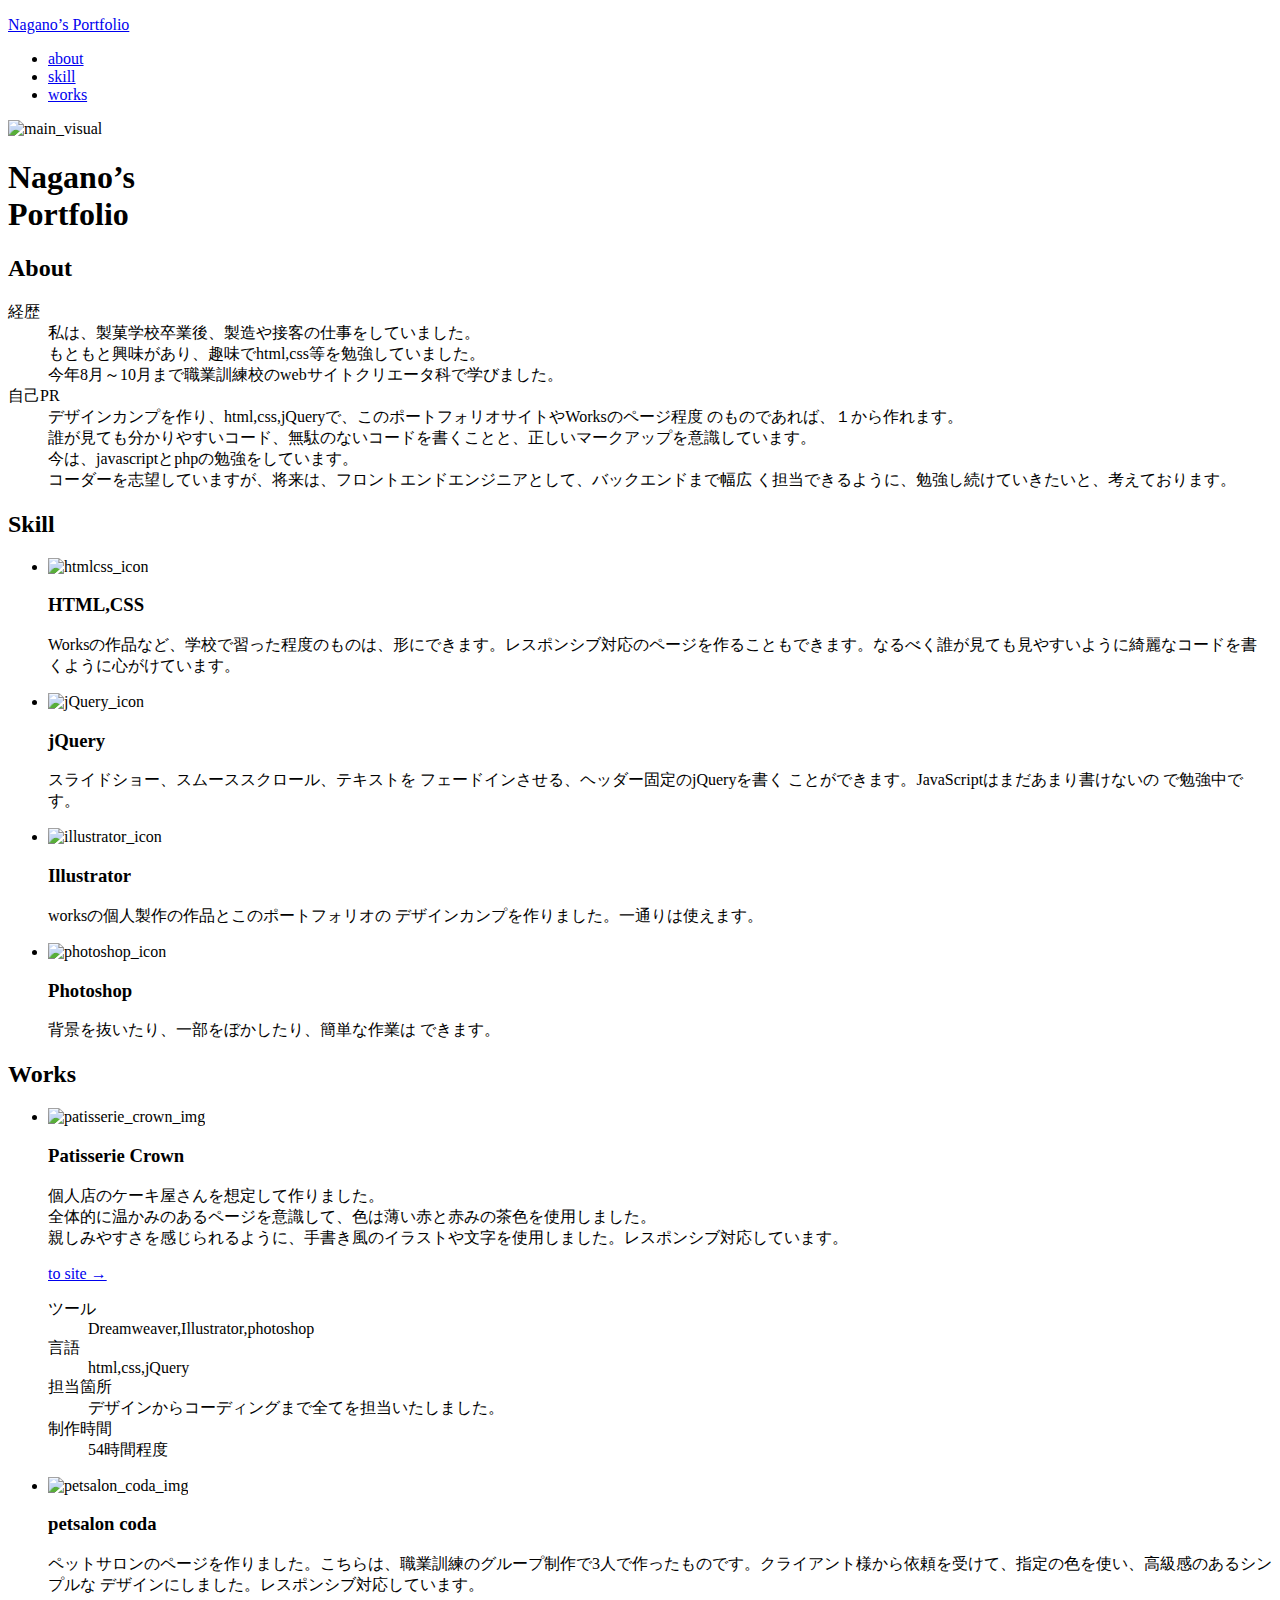
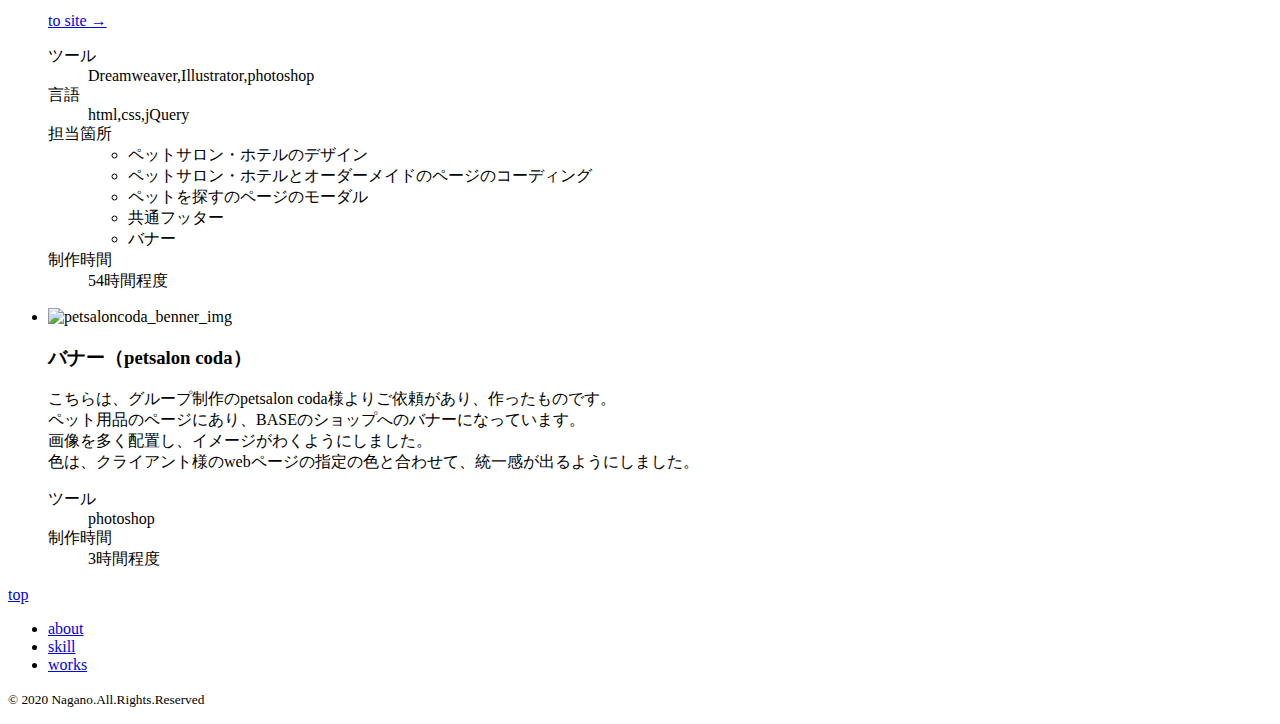
==== index.html @ 51d453c5 "Add files via upload" ====
<!doctype html>
<html lang="ja">
<head>
<meta charset="utf-8">
<meta name="viewport" content="width=device-width, initial-scale=1.0">
<title>nagano's portfolio</title>
<link href="assets/css/style.css" rel="stylesheet" type="text/css">
<script src="assets/js/jquery-3.5.1.min.js"></script> 
<script src="assets/js/script.js"></script>
	
</head>

<body>
<div id="wrap">
  <header>
    <p class="header_logo"><a href="#">Nagano’s Portfolio</a></p>
    <nav>
      <ul>
        <li><a href="#about">about</a></li>
        <li><a href="#skill">skill</a></li>
        <li><a href="#works">works</a></li>
      </ul>
    </nav>
  </header>
  <div class="main_visual">
    <p><img src="assets/images/main_visual.png" width="920" height="410" alt="main_visual"/></p>
    <div class="title">
      <h1>Nagano’s<br>
        <span>Portfolio</span></h1>
    </div>
  </div>
  <main>
    <section id="about">
      <h2>About</h2>
      <dl class="clearfix">
        <dt>経歴</dt>
        <dd>私は、製菓学校卒業後、製造や接客の仕事をしていました。<br>
          もともと興味があり、趣味でhtml,css等を勉強していました。<br>
          今年8月～10月まで職業訓練校のwebサイトクリエータ科で学びました。</dd>
        <dt>自己PR </dt>
        <dd>デザインカンプを作り、html,css,jQueryで、このポートフォリオサイトやWorksのページ程度
          のものであれば、１から作れます。<br>
          誰が見ても分かりやすいコード、無駄のないコードを書くことと、正しいマークアップを意識しています。<br>
          今は、javascriptとphpの勉強をしています。<br>
          コーダーを志望していますが、将来は、フロントエンドエンジニアとして、バックエンドまで幅広
          く担当できるように、勉強し続けていきたいと、考えております。</dd>
      </dl>
    </section>
    <section id="skill">
      <h2>Skill</h2>
      <ul>
        <li class="clearfix">
          <p class="skill_icon"><img src="assets/images/htmlcss_icon.png" width="110" height="83" alt="htmlcss_icon"/></p>
          <div class="section_text">
            <h3>HTML,CSS</h3>
            <div class="star_rate" data-rate="3"></div>
            <p class="desc">Worksの作品など、学校で習った程度のものは、形にできます。レスポンシブ対応のページを作ることもできます。なるべく誰が見ても見やすいように綺麗なコードを書くように心がけています。</p>
          </div>
        </li>
        <li class="clearfix">
          <p class="skill_icon"><img src="assets/images/jquery_icon.png" width="83" height="71" alt="jQuery_icon"/></p>
          <div class="section_text">
            <h3>jQuery</h3>
            <div class="star_rate" data-rate="3"></div>
            <p class="desc">スライドショー、スムーススクロール、テキストを
              フェードインさせる、ヘッダー固定のjQueryを書く
              ことができます。JavaScriptはまだあまり書けないの
              で勉強中です。</p>
          </div>
        </li>
        <li class="clearfix">
          <p class="skill_icon"><img src="assets/images/ai_icon.png" width="68" height="68" alt="illustrator_icon"/></p>
          <div class="section_text">
            <h3>Illustrator</h3>
            <div class="star_rate" data-rate="2.5"></div>
            <p class="desc">worksの個人製作の作品とこのポートフォリオの
              デザインカンプを作りました。一通りは使えます。</p>
          </div>
        </li>
        <li class="clearfix">
          <p class="skill_icon"><img src="assets/images/ps_icon.png" width="69" height="68" alt="photoshop_icon"/></p>
          <div class="section_text">
            <h3>Photoshop</h3>
            <div class="star_rate" data-rate="1.5"></div>
            <p class="desc">背景を抜いたり、一部をぼかしたり、簡単な作業は
              できます。</p>
          </div>
        </li>
      </ul>
    </section>
    <section id="works">
      <h2>Works</h2>
      <ul>
        <li>
          <p class="works_img"><img src="assets/images/crown_img.png" width="427" height="432" alt="patisserie_crown_img"/></p>
          <div class="section_text">
            <h3>Patisserie Crown</h3>
            <p class="desc">個人店のケーキ屋さんを想定して作りました。<br>
              全体的に温かみのあるページを意識して、色は薄い赤と赤みの茶色を使用しました。<br>
              親しみやすさを感じられるように、手書き風のイラストや文字を使用しました。レスポンシブ対応しています。</p>
            <p class="button"><a href="works/patisserie_crown/index.html">to site →</a></p>
            <dl>
              <dt>ツール</dt>
              <dd>Dreamweaver,Illustrator,photoshop
              <dd>
              <dt>言語</dt>
              <dd>html,css,jQuery</dd>
              <dt>担当箇所</dt>
              <dd>デザインからコーディングまで全てを担当いたしました。</dd>
              <dt>制作時間</dt>
              <dd>54時間程度</dd>
            </dl>
          </div>
        </li>
        <li>
          <p class="works_img"><img src="assets/images/coda_img.png" width="427" height="432" alt="petsalon_coda_img"/></p>
          <div class="section_text">
            <h3>petsalon coda</h3>
            <p class="desc">ペットサロンのページを作りました。こちらは、職業訓練のグループ制作で3人で作ったものです。クライアント様から依頼を受けて、指定の色を使い、高級感のあるシンプルな
              デザインにしました。レスポンシブ対応しています。</p>
            <p class="button"><a href="works/petsalon_coda/index.html">to site →</a></p>
            <dl>
              <dt>ツール</dt>
              <dd>Dreamweaver,Illustrator,photoshop
              <dd>
              <dt>言語</dt>
              <dd>html,css,jQuery</dd>
              <dt>担当箇所</dt>
              <dd>
                <ul>
                  <li>ペットサロン・ホテルのデザイン</li>
                  <li>ペットサロン・ホテルとオーダーメイドのページのコーディング</li>
                  <li>ペットを探すのページのモーダル</li>
                  <li>共通フッター</li>
                  <li>バナー</li>
                </ul>
              </dd>
              <dt>制作時間</dt>
              <dd>54時間程度</dd>
            </dl>
          </div>
        </li>
        <li>
          <p class="works_img"><img src="assets/images/banner_img.png" width="414" height="52" alt="petsaloncoda_benner_img"/></p>
          <div class="section_text">
            <h3>バナー（petsalon coda）</h3>
            <p class="desc"> こちらは、グループ制作のpetsalon coda様よりご依頼があり、作ったものです。<br>
              ペット用品のページにあり、BASEのショップへのバナーになっています。<br>
              画像を多く配置し、イメージがわくようにしました。<br>
              色は、クライアント様のwebページの指定の色と合わせて、統一感が出るようにしました。</p>
            <dl>
              <dt>ツール</dt>
              <dd>photoshop
              <dd>
              <dt>制作時間</dt>
              <dd>3時間程度</dd>
            </dl>
          </div>
        </li>
      </ul>
    </section>
    <p class="totop"><a href="#">top</a></p>
  </main>
  <footer>
    <ul>
      <li><a href="#about">about</a></li>
      <li><a href="#skill">skill</a></li>
      <li><a href="#works">works</a></li>
    </ul>
    <p class="copy"><small>&copy; 2020 Nagano.All.Rights.Reserved</small></p>
  </footer>
</div>
</body>
</html>
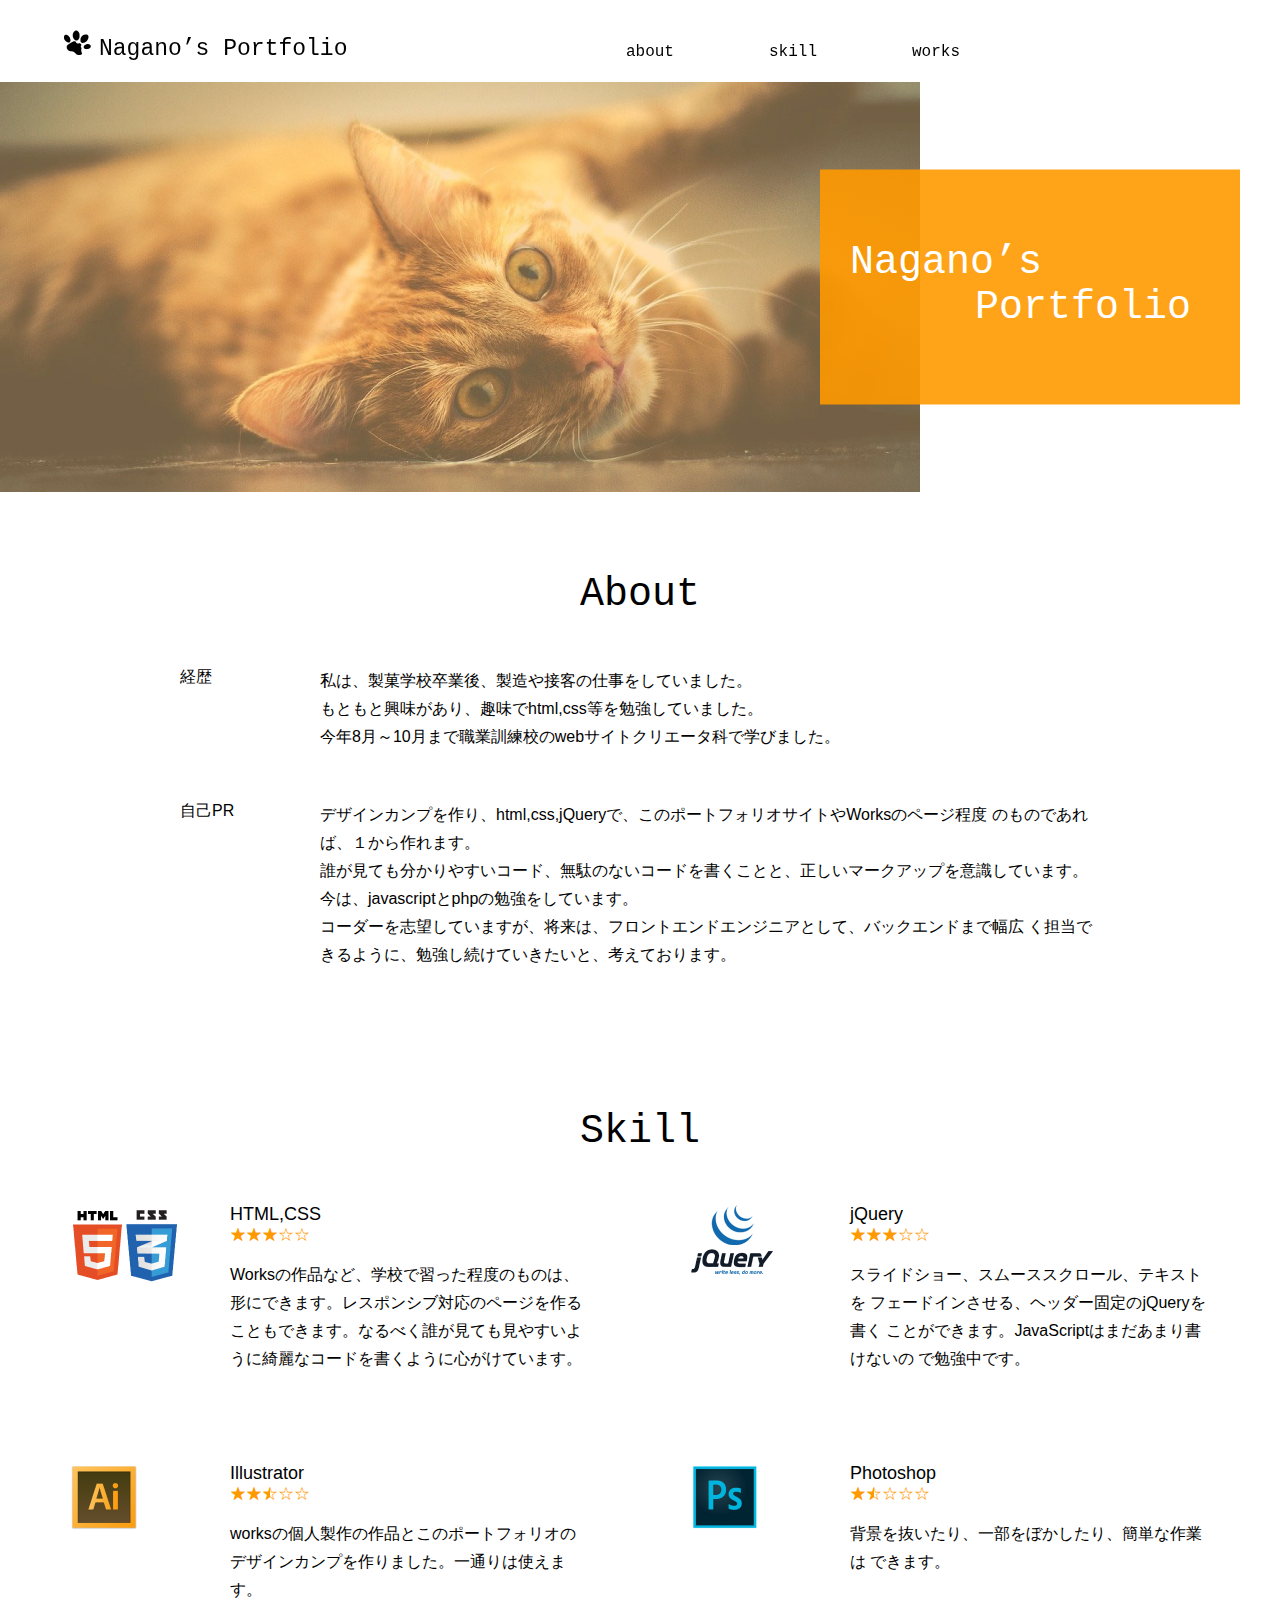
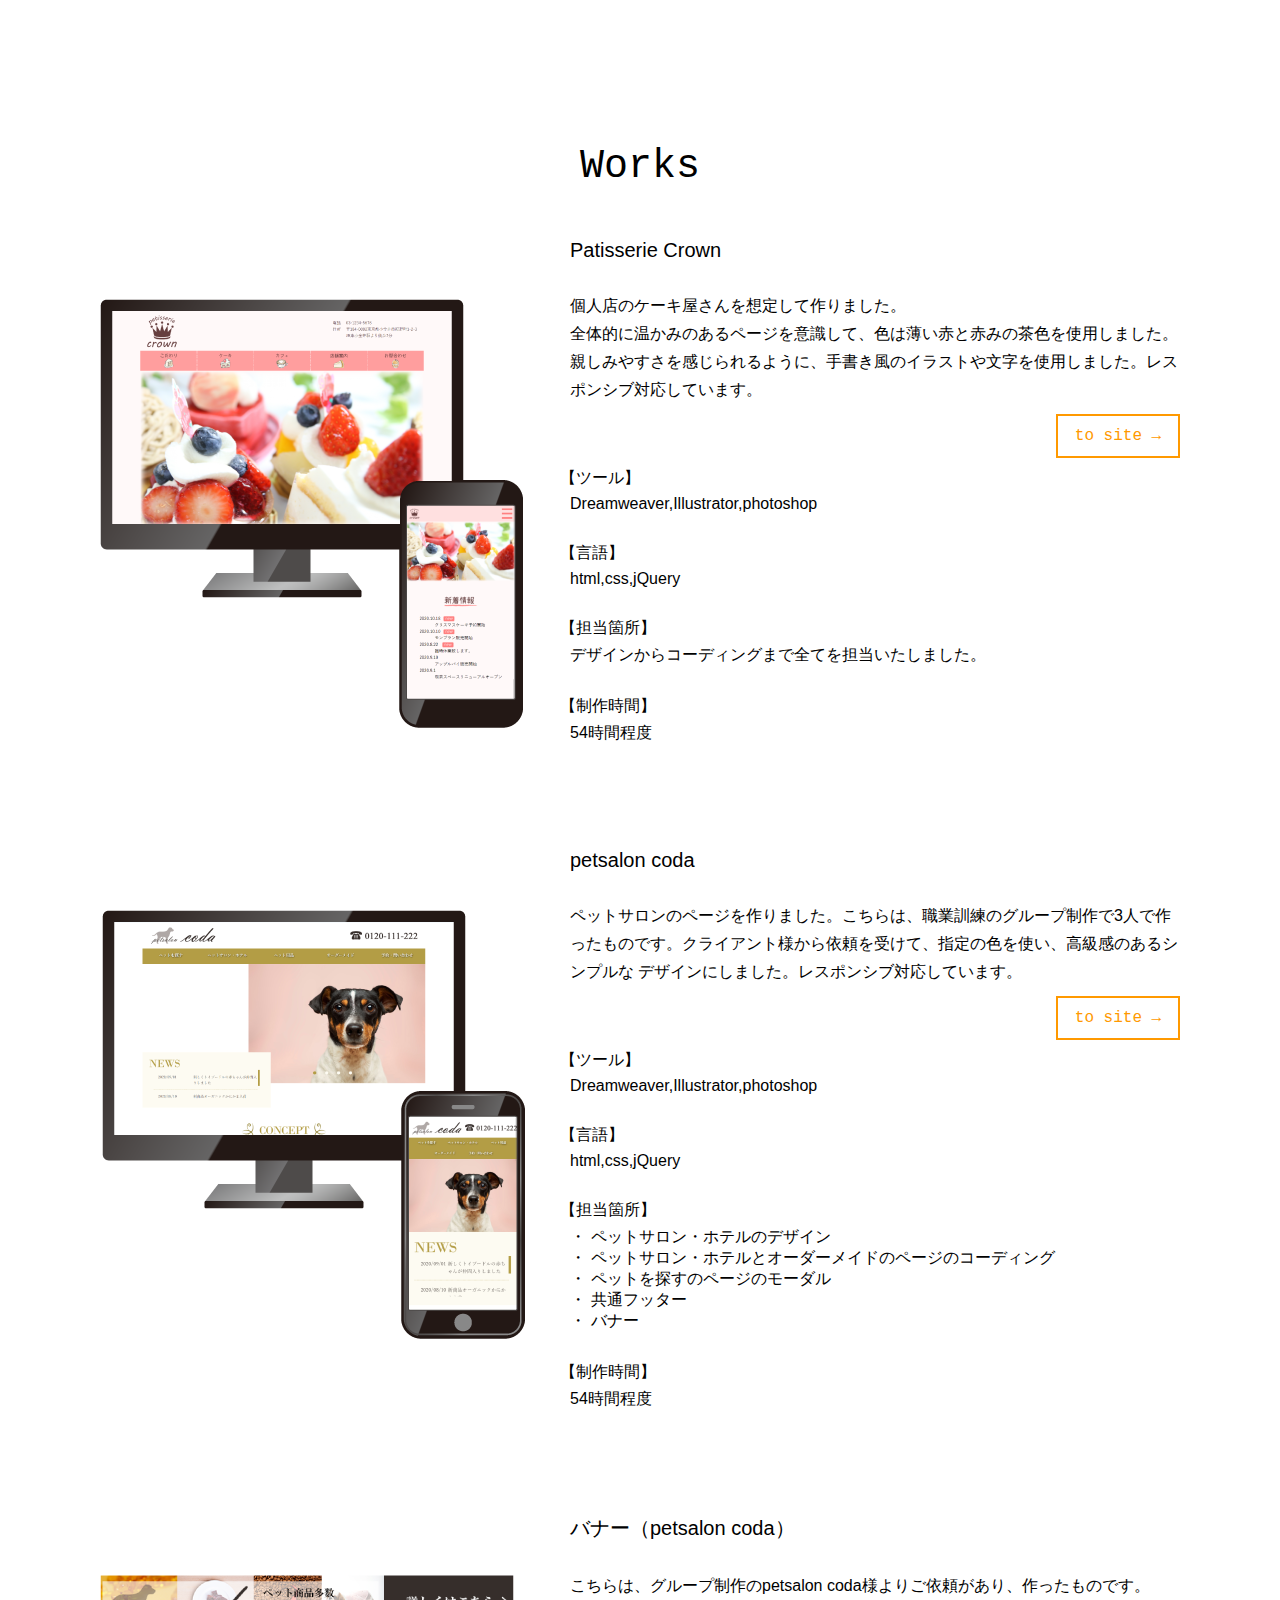
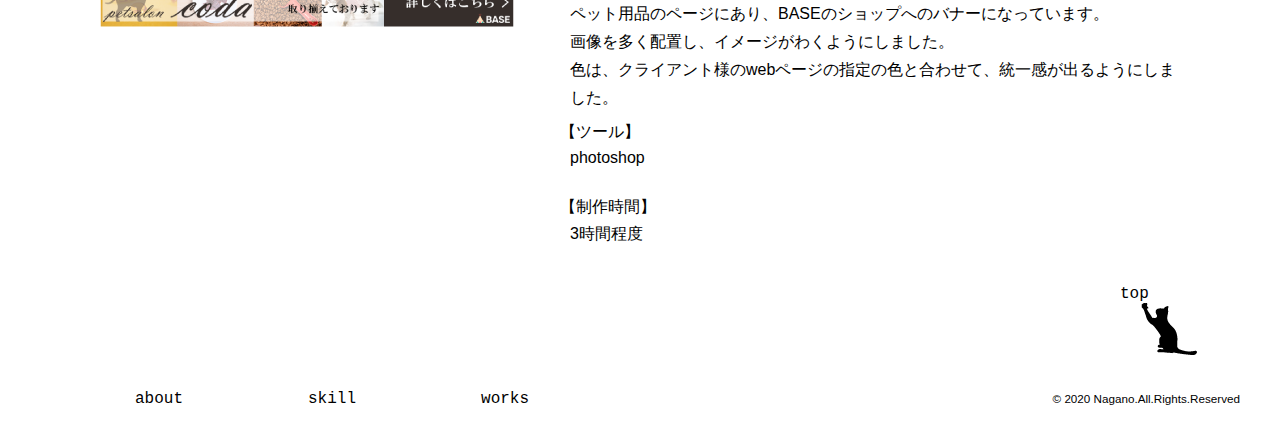
==== commit e0400e00: "Add files via upload" ====
--- a/index.html
+++ b/index.html
@@ -5,6 +5,7 @@
 <meta name="viewport" content="width=device-width, initial-scale=1.0">
 <title>nagano's portfolio</title>
 <link href="assets/css/style.css" rel="stylesheet" type="text/css">
+	<link rel="icon" href="favicon.ico">
 <script src="assets/js/jquery-3.5.1.min.js"></script> 
 <script src="assets/js/script.js"></script>
 	
--- a/assets/css/style.css
+++ b/assets/css/style.css
@@ -0,0 +1,438 @@
+@charset "utf-8";
+/* CSS Document */
+body, h1, h2, h3, ul, li, dl, dt, dd, p {
+  margin: 0;
+  padding: 0;
+  list-style: none;
+}
+img {
+  vertical-align: bottom;
+}
+body {
+  font-family: "Yu Gothic Medium", "游ゴシック Medium", "YuGothic", "游ゴシック体", "ヒラギノ角ゴ Pro W3", "メイリオ", sans-serif;
+  font-size: 16px;
+}
+a {
+  text-decoration: none;
+  color: #000;
+}
+#wrap {
+  width: 1280px;
+  margin: 0 auto;
+}
+.clearfix::after {
+  content: "";
+  display: block;
+  clear: both;
+}
+header {
+  font-family: 'Courier New', "Courier", 'monospace', sans-serif;
+  display: flex;
+  justify-content: space-between;
+  padding-top: 30px;
+  padding-bottom: 20px;
+  padding-right: 25vw;
+  padding-left: 5vw;
+  position: fixed;
+  top: 0;
+  left: 50%;
+  transform: translateX(-50%);
+  width: 100vw;
+  box-sizing: border-box;
+  background-color: rgba(255, 255, 255, .8);
+  z-index: 3;
+}
+.header_logo {
+  font-size: 23px;
+}
+.header_logo::before {
+  content: url("../images/header_logo.png");
+  padding-right: 8px;
+}
+header ul {
+  display: flex;
+  padding-top: 13px;
+}
+header ul li {
+  padding-left: 95px;
+}
+header ul li a {
+  display: inline-block;
+  position: relative;
+}
+header ul li a::after {
+  content: "";
+  height: 1px;
+  width: 0;
+  position: absolute;
+  left: 0;
+  bottom: -3px;
+  background-color: #ff9900;
+  display: block;
+  transition: all .3s;
+}
+header ul li a:hover::after {
+  width: 100%;
+}
+.main_visual {
+  position: relative;
+  margin-bottom: 80px;
+  margin-top: 82.2px;
+}
+.main_visual .title {
+  width: 420px;
+  height: 235px;
+  background-color: rgba(255, 153, 0, .9);
+  position: absolute;
+  top: 50%;
+  right: 40px;
+  transform: translateY(-50%);
+  box-sizing: border-box;
+  padding-top: 70px;
+  padding-left: 30px;
+}
+.main_visual h1 {
+  font-size: 40px;
+  font-family: 'Courier New', "Courier", 'monospace', sans-serif;
+  color: #fff;
+  font-weight: normal;
+}
+.main_visual h1 span {
+  padding-left: 125px;
+}
+/*ここからmain*/
+/*共通スタイル*/
+main h2 {
+  font-size: 40px;
+  font-family: 'Courier New', "Courier", 'monospace', sans-serif;
+  font-weight: normal;
+  text-align: center;
+  margin-bottom: 50px;
+}
+/*aboutセクション*/
+#about {
+  padding-right: 180px;
+  padding-left: 180px;
+  margin-bottom: 140px;
+}
+#about dt {
+  float: left;
+  clear: left;
+  width: 140px;
+}
+#about dd {
+  padding-left: 140px;
+  line-height: 28px;
+}
+#about dd:first-of-type {
+  margin-bottom: 50px;
+}
+/*skillセクション*/
+#skill {
+  padding-right: 70px;
+  padding-left: 70px;
+  margin-bottom: 50px;
+}
+#skill ul {
+  display: flex;
+  flex-wrap: wrap;
+  justify-content: space-between;
+}
+#skill li {
+  width: 520px;
+  padding-bottom: 90px;
+}
+#skill .skill_icon {
+  float: left;
+  width: 160px;
+}
+.star_rate {
+  display: inline-block;
+  position: relative;
+  z-index: 0;
+  margin-bottom: 15px;
+}
+.star_rate::before {
+  content: '☆☆☆☆☆';
+  color: rgba(255, 153, 0);
+}
+.star_rate::after {
+  content: "★★★★★";
+  color: rgba(255, 153, 0);
+  position: absolute;
+  top: 0;
+  left: 0;
+  z-index: 1;
+  overflow: hidden;
+}
+.star_rate[data-rate="5"]::after {
+  width: 100%;
+}
+.star_rate[data-rate="4.5"]::after {
+  width: 90%;
+}
+.star_rate[data-rate="4"]::after {
+  width: 80%;
+}
+.star_rate[data-rate="3.5"]::after {
+  width: 70%;
+}
+.star_rate[data-rate="3"]::after {
+  width: 60%;
+}
+.star_rate[data-rate="2.5"]::after {
+  width: 50%;
+}
+.star_rate[data-rate="2"]::after {
+  width: 40%;
+}
+.star_rate[data-rate="1.5"]::after {
+  width: 30%;
+}
+.star_rate[data-rate="1"]::after {
+  width: 20%;
+}
+#skill .section_text {
+  padding-left: 160px;
+}
+#skill .desc {
+  line-height: 28px;
+}
+#skill h3 {
+  font-weight: normal;
+  font-size: 18px;
+}
+/*worksセクション*/
+#works {
+  padding-right: 100px;
+  padding-left: 100px;
+}
+#works > ul > li {
+  display: flex;
+  margin-bottom: 75px;
+}
+#works > ul ul li::before {
+  content: "・";
+  padding-right: 5px;
+}
+#works .works_img {
+  flex-shrink: 0;
+  width: 470px;
+  padding-top: 60px;
+}
+#works h3 {
+  font-size: 20px;
+  font-weight: normal;
+  margin-bottom: 30px;
+}
+#works .desc {
+  margin-bottom: 10px;
+  line-height: 28px;
+}
+#works .button a {
+  display: block;
+  width: 120px;
+  height: 40px;
+  border: 2px solid #ff9900;
+  font-family: 'Courier New', "Courier", 'monospace', sans-serif;
+  margin-left: 50px;
+  line-height: 40px;
+  text-align: center;
+  margin-left: auto;
+  margin-bottom: 10px;
+  color: #ff9900;
+  transition: all .7s;
+}
+#works .button a:hover {
+  background-color: #ff9900;
+  color: #fff;
+}
+#works dt::before {
+  content: "【";
+}
+#works dt::after {
+  content: "】";
+}
+#works dt {
+  margin-bottom: 6px;
+  margin-left: -10px;
+}
+#works dd {
+  margin-bottom: 30px;
+}
+#works > ul > li:last-child {
+  margin-bottom: 10px;
+}
+/*totop*/
+.totop {
+  height: 75px;
+  width: 80px;
+  margin-left: auto;
+  padding-right: 80px;
+}
+.totop a {
+  background-image: url("../images/totop_img.png");
+  background-repeat: no-repeat;
+  background-position: 21px 17px;
+  width: 100%;
+  height: 100%;
+  display: block;
+  font-family: 'Courier New', "Courier", 'monospace', sans-serif;
+  transition: all .3s;
+}
+.totop a:hover {
+  color: #ff9900;
+}
+footer {
+  display: flex;
+  padding-left: 135px;
+  padding-right: 40px;
+  padding-top: 30px;
+  padding-bottom: 30px;
+  justify-content: space-between;
+}
+footer ul {
+  font-family: 'Courier New', "Courier", 'monospace', sans-serif;
+  display: flex;
+}
+footer ul li {
+  padding-right: 125px;
+}
+footer ul li a {
+  transition: all .3s;
+}
+footer ul li a:hover {
+  color: #ff9900;
+}
+footer .copy {
+  font-size: 14px;
+}
+
+
+
+@media screen and (max-width:640px) {
+  img {
+    max-width: 100%;
+    height: auto;
+  }
+  #wrap {
+    width: auto;
+  }
+  body {
+    font-size: 14px;
+  }
+  header {
+    flex-direction: column;
+    padding: 0;
+  }
+  .header_logo {
+    font-size: 18px;
+    padding-left: 10px;
+    padding-top: 10px;
+    padding-bottom: 10px;
+    height: 50px;
+    box-sizing: border-box;
+  }
+  header ul {
+    padding-top: 0;
+  }
+  header ul li {
+    padding-left: 0;
+    width: calc(100vw/3);
+    text-align: center;
+    height: 40px;
+    line-height: 40px;
+    border: 1px solid #ccc;
+    box-sizing: border-box;
+  }
+  header ul li a {
+    width: 100%;
+    height: 100%;
+  }
+  header ul li a:hover::after {
+    width: 0;
+  }
+  main {
+    padding-right: 20px;
+    padding-left: 20px;
+  }
+  .main_visual {
+    margin-top: 90px;
+  }
+  .main_visual img {
+    width: 70vw;
+  }
+  .main_visual h1 {
+    font-size: 20px;
+  }
+  .main_visual h1 span {
+    padding-left: 0;
+  }
+  .main_visual .title {
+    padding: 0;
+    width: 40vw;
+    height: 75px;
+    top: 60%;
+    right: 0;
+    transform: translateY(0);
+    padding-left: 4vw;
+    padding-top: 10px;
+  }
+  main h2 {
+    font-size: 35px;
+    margin-bottom: 30px;
+  }
+  /*aboutセクション*/
+  #about {
+    padding: 0;
+  }
+  #about dt {
+    width: auto;
+    float: none;
+    padding-bottom: 10px;
+  }
+  #about dd {
+    padding-left: 0;
+  }
+  /*skillセクション*/
+  #skill {
+    padding: 0;
+  }
+  #skill li {
+    padding-bottom: 45px;
+  }
+  #skill .skill_icon {
+    float: none;
+    width: auto;
+  }
+  #skill .section_text {
+    padding: 0;
+  }
+	/*worksセクション*/
+  #works {
+    padding: 0;
+  }
+  #works .works_img {
+    width: auto;
+    padding-top: 0;
+  }
+  #works > ul > li {
+    flex-direction: column;
+  }
+	/*totop*/
+  .totop {
+    padding: 0;
+  }
+	/*footer*/
+  footer {
+    padding: 0;
+    flex-direction: column;
+    padding-left: 20px;
+  }
+  footer ul {
+    margin-bottom: 10px;
+  }
+  footer ul li {
+    padding-right: 30px;
+  }
+}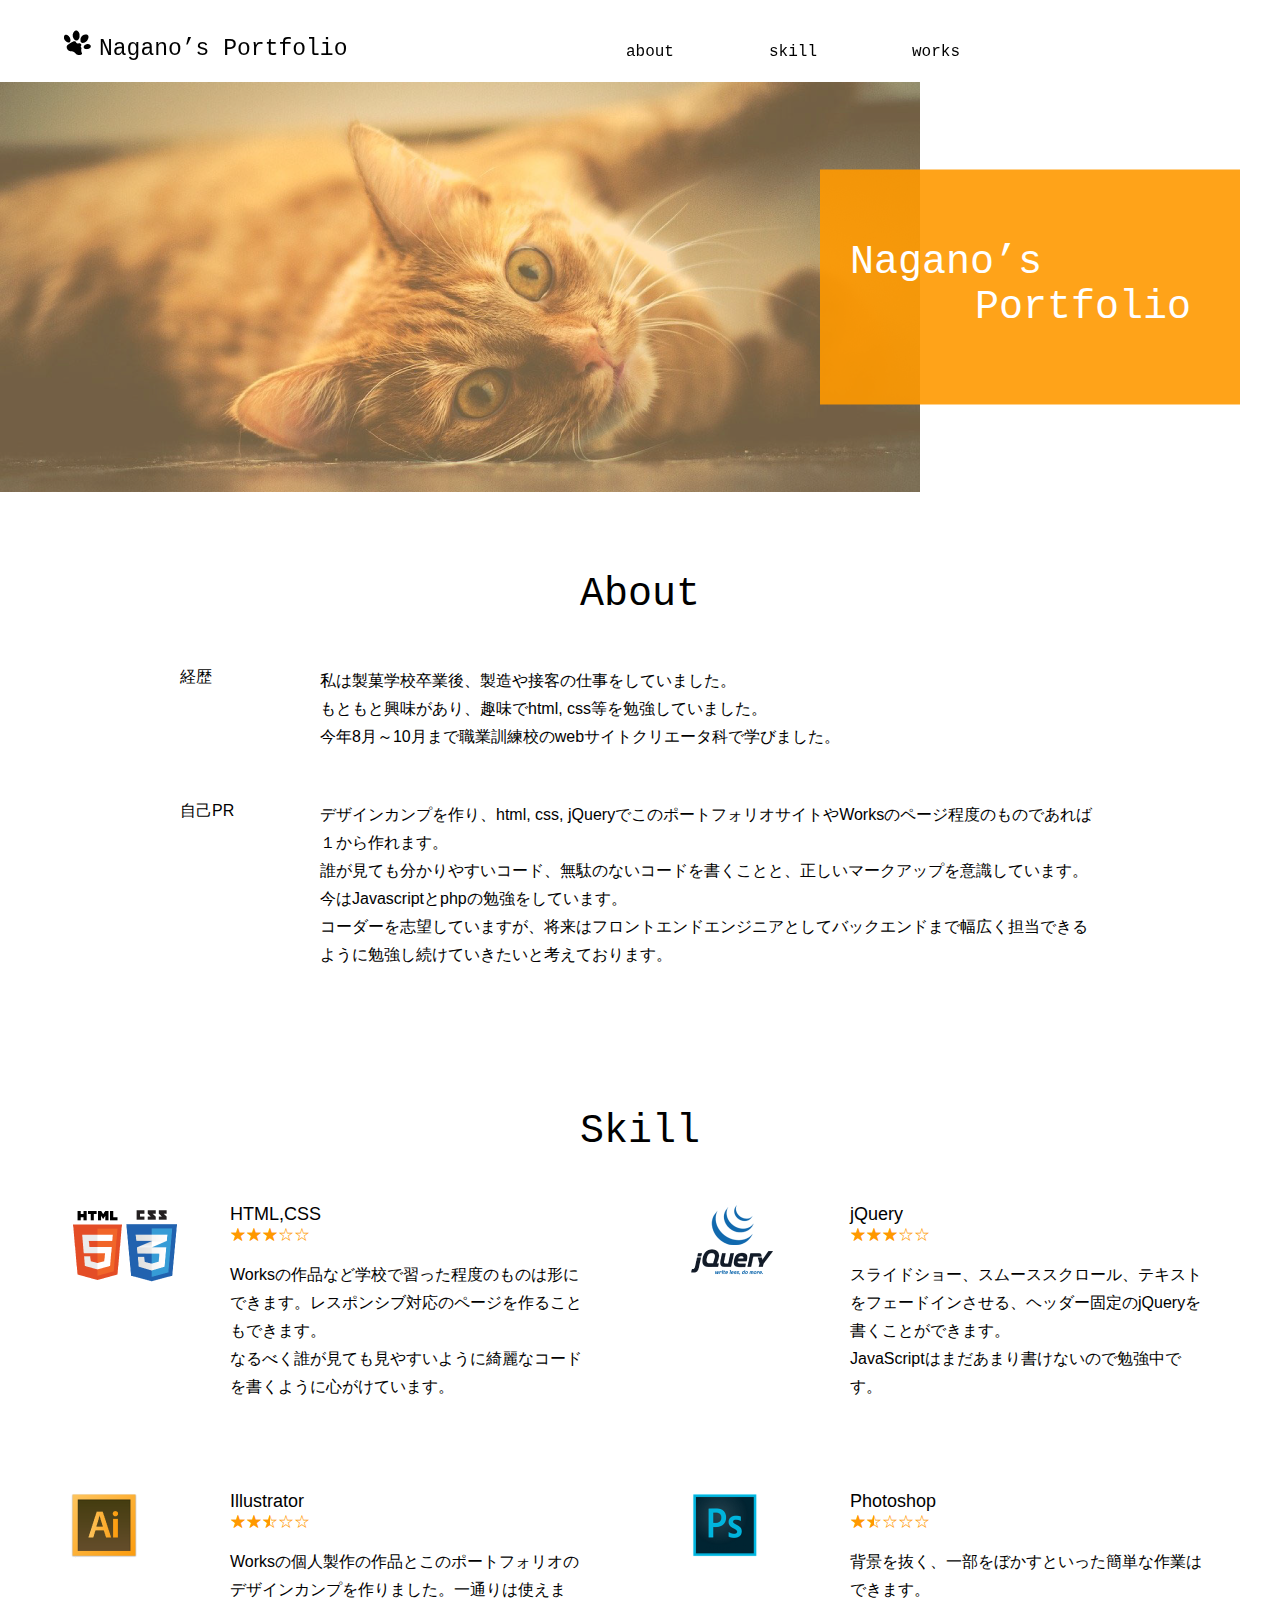
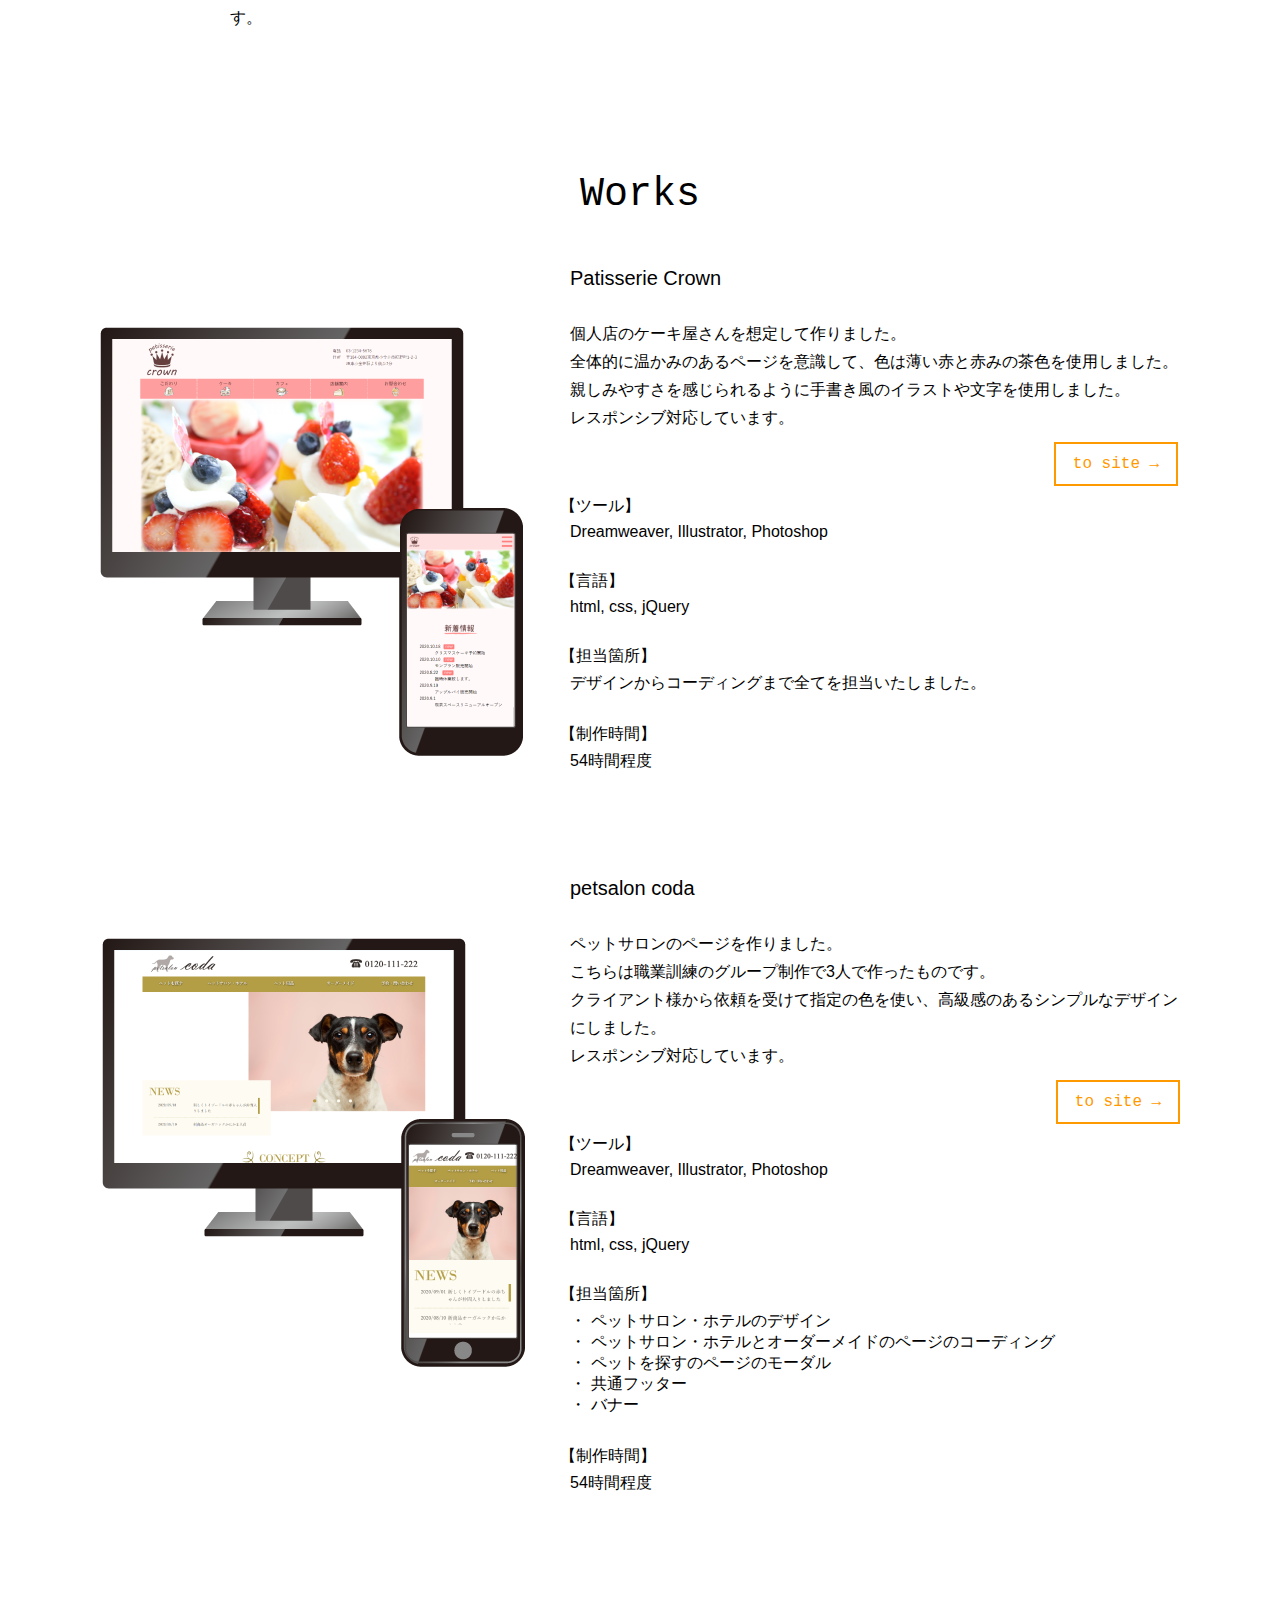
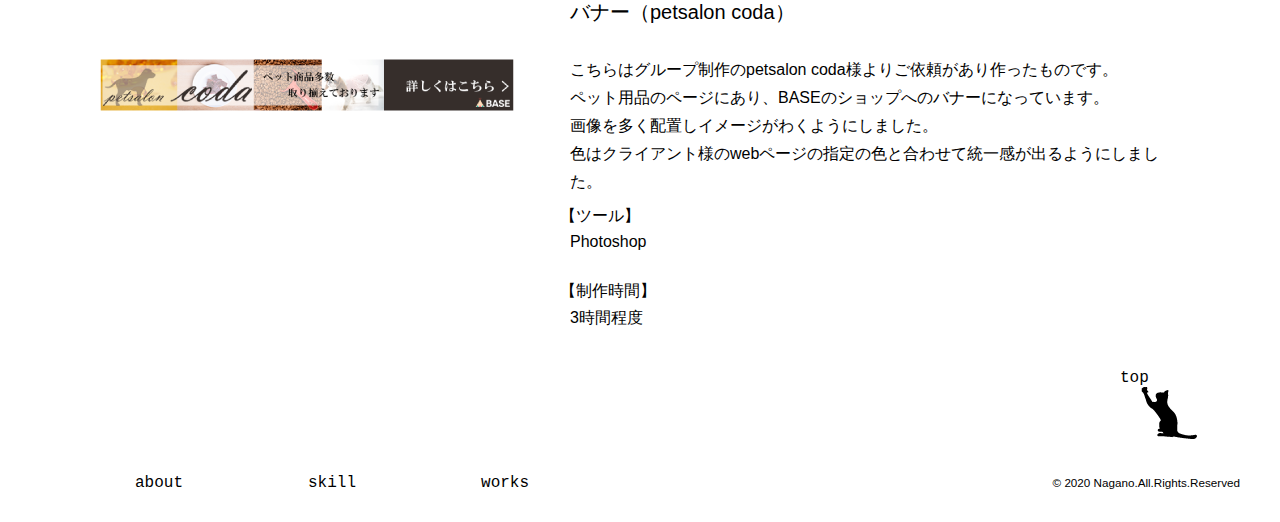
==== commit 6ac527e7: "Add files via upload" ====
--- a/index.html
+++ b/index.html
@@ -35,16 +35,14 @@
       <h2>About</h2>
       <dl class="clearfix">
         <dt>経歴</dt>
-        <dd>私は、製菓学校卒業後、製造や接客の仕事をしていました。<br>
-          もともと興味があり、趣味でhtml,css等を勉強していました。<br>
+        <dd>私は製菓学校卒業後、製造や接客の仕事をしていました。<br>
+          もともと興味があり、趣味でhtml, css等を勉強していました。<br>
           今年8月～10月まで職業訓練校のwebサイトクリエータ科で学びました。</dd>
         <dt>自己PR </dt>
-        <dd>デザインカンプを作り、html,css,jQueryで、このポートフォリオサイトやWorksのページ程度
-          のものであれば、１から作れます。<br>
+        <dd>デザインカンプを作り、html, css, jQueryでこのポートフォリオサイトやWorksのページ程度のものであれば１から作れます。<br>
           誰が見ても分かりやすいコード、無駄のないコードを書くことと、正しいマークアップを意識しています。<br>
-          今は、javascriptとphpの勉強をしています。<br>
-          コーダーを志望していますが、将来は、フロントエンドエンジニアとして、バックエンドまで幅広
-          く担当できるように、勉強し続けていきたいと、考えております。</dd>
+          今はJavascriptとphpの勉強をしています。<br>
+          コーダーを志望していますが、将来はフロントエンドエンジニアとしてバックエンドまで幅広く担当できるように勉強し続けていきたいと考えております。</dd>
       </dl>
     </section>
     <section id="skill">
@@ -55,7 +53,7 @@
           <div class="section_text">
             <h3>HTML,CSS</h3>
             <div class="star_rate" data-rate="3"></div>
-            <p class="desc">Worksの作品など、学校で習った程度のものは、形にできます。レスポンシブ対応のページを作ることもできます。なるべく誰が見ても見やすいように綺麗なコードを書くように心がけています。</p>
+            <p class="desc">Worksの作品など学校で習った程度のものは形にできます。レスポンシブ対応のページを作ることもできます。<br>なるべく誰が見ても見やすいように綺麗なコードを書くように心がけています。</p>
           </div>
         </li>
         <li class="clearfix">
@@ -63,10 +61,7 @@
           <div class="section_text">
             <h3>jQuery</h3>
             <div class="star_rate" data-rate="3"></div>
-            <p class="desc">スライドショー、スムーススクロール、テキストを
-              フェードインさせる、ヘッダー固定のjQueryを書く
-              ことができます。JavaScriptはまだあまり書けないの
-              で勉強中です。</p>
+            <p class="desc">スライドショー、スムーススクロール、テキストをフェードインさせる、ヘッダー固定のjQueryを書くことができます。<br>JavaScriptはまだあまり書けないので勉強中です。</p>
           </div>
         </li>
         <li class="clearfix">
@@ -74,8 +69,7 @@
           <div class="section_text">
             <h3>Illustrator</h3>
             <div class="star_rate" data-rate="2.5"></div>
-            <p class="desc">worksの個人製作の作品とこのポートフォリオの
-              デザインカンプを作りました。一通りは使えます。</p>
+            <p class="desc">Worksの個人製作の作品とこのポートフォリオのデザインカンプを作りました。一通りは使えます。</p>
           </div>
         </li>
         <li class="clearfix">
@@ -83,8 +77,7 @@
           <div class="section_text">
             <h3>Photoshop</h3>
             <div class="star_rate" data-rate="1.5"></div>
-            <p class="desc">背景を抜いたり、一部をぼかしたり、簡単な作業は
-              できます。</p>
+            <p class="desc">背景を抜く、一部をぼかすといった簡単な作業はできます。</p>
           </div>
         </li>
       </ul>
@@ -98,14 +91,14 @@
             <h3>Patisserie Crown</h3>
             <p class="desc">個人店のケーキ屋さんを想定して作りました。<br>
               全体的に温かみのあるページを意識して、色は薄い赤と赤みの茶色を使用しました。<br>
-              親しみやすさを感じられるように、手書き風のイラストや文字を使用しました。レスポンシブ対応しています。</p>
+              親しみやすさを感じられるように手書き風のイラストや文字を使用しました。<br>レスポンシブ対応しています。</p>
             <p class="button"><a href="works/patisserie_crown/index.html">to site →</a></p>
             <dl>
               <dt>ツール</dt>
-              <dd>Dreamweaver,Illustrator,photoshop
+              <dd>Dreamweaver, Illustrator, Photoshop
               <dd>
               <dt>言語</dt>
-              <dd>html,css,jQuery</dd>
+              <dd>html, css, jQuery</dd>
               <dt>担当箇所</dt>
               <dd>デザインからコーディングまで全てを担当いたしました。</dd>
               <dt>制作時間</dt>
@@ -117,15 +110,14 @@
           <p class="works_img"><img src="assets/images/coda_img.png" width="427" height="432" alt="petsalon_coda_img"/></p>
           <div class="section_text">
             <h3>petsalon coda</h3>
-            <p class="desc">ペットサロンのページを作りました。こちらは、職業訓練のグループ制作で3人で作ったものです。クライアント様から依頼を受けて、指定の色を使い、高級感のあるシンプルな
-              デザインにしました。レスポンシブ対応しています。</p>
+            <p class="desc">ペットサロンのページを作りました。<br>こちらは職業訓練のグループ制作で3人で作ったものです。<br>クライアント様から依頼を受けて指定の色を使い、高級感のあるシンプルなデザインにしました。<br>レスポンシブ対応しています。</p>
             <p class="button"><a href="works/petsalon_coda/index.html">to site →</a></p>
             <dl>
               <dt>ツール</dt>
-              <dd>Dreamweaver,Illustrator,photoshop
+              <dd>Dreamweaver, Illustrator, Photoshop
               <dd>
               <dt>言語</dt>
-              <dd>html,css,jQuery</dd>
+              <dd>html, css, jQuery</dd>
               <dt>担当箇所</dt>
               <dd>
                 <ul>
@@ -145,13 +137,13 @@
           <p class="works_img"><img src="assets/images/banner_img.png" width="414" height="52" alt="petsaloncoda_benner_img"/></p>
           <div class="section_text">
             <h3>バナー（petsalon coda）</h3>
-            <p class="desc"> こちらは、グループ制作のpetsalon coda様よりご依頼があり、作ったものです。<br>
+            <p class="desc"> こちらはグループ制作のpetsalon coda様よりご依頼があり作ったものです。<br>
               ペット用品のページにあり、BASEのショップへのバナーになっています。<br>
-              画像を多く配置し、イメージがわくようにしました。<br>
-              色は、クライアント様のwebページの指定の色と合わせて、統一感が出るようにしました。</p>
+              画像を多く配置しイメージがわくようにしました。<br>
+              色はクライアント様のwebページの指定の色と合わせて統一感が出るようにしました。</p>
             <dl>
               <dt>ツール</dt>
-              <dd>photoshop
+              <dd>Photoshop
               <dd>
               <dt>制作時間</dt>
               <dd>3時間程度</dd>
--- a/assets/css/style.css
+++ b/assets/css/style.css
@@ -62,7 +62,7 @@
 }
 header ul li a::after {
   content: "";
-  height: 1px;
+  height: .5px;
   width: 0;
   position: absolute;
   left: 0;
@@ -435,4 +435,4 @@
   footer ul li {
     padding-right: 30px;
   }
-}+}
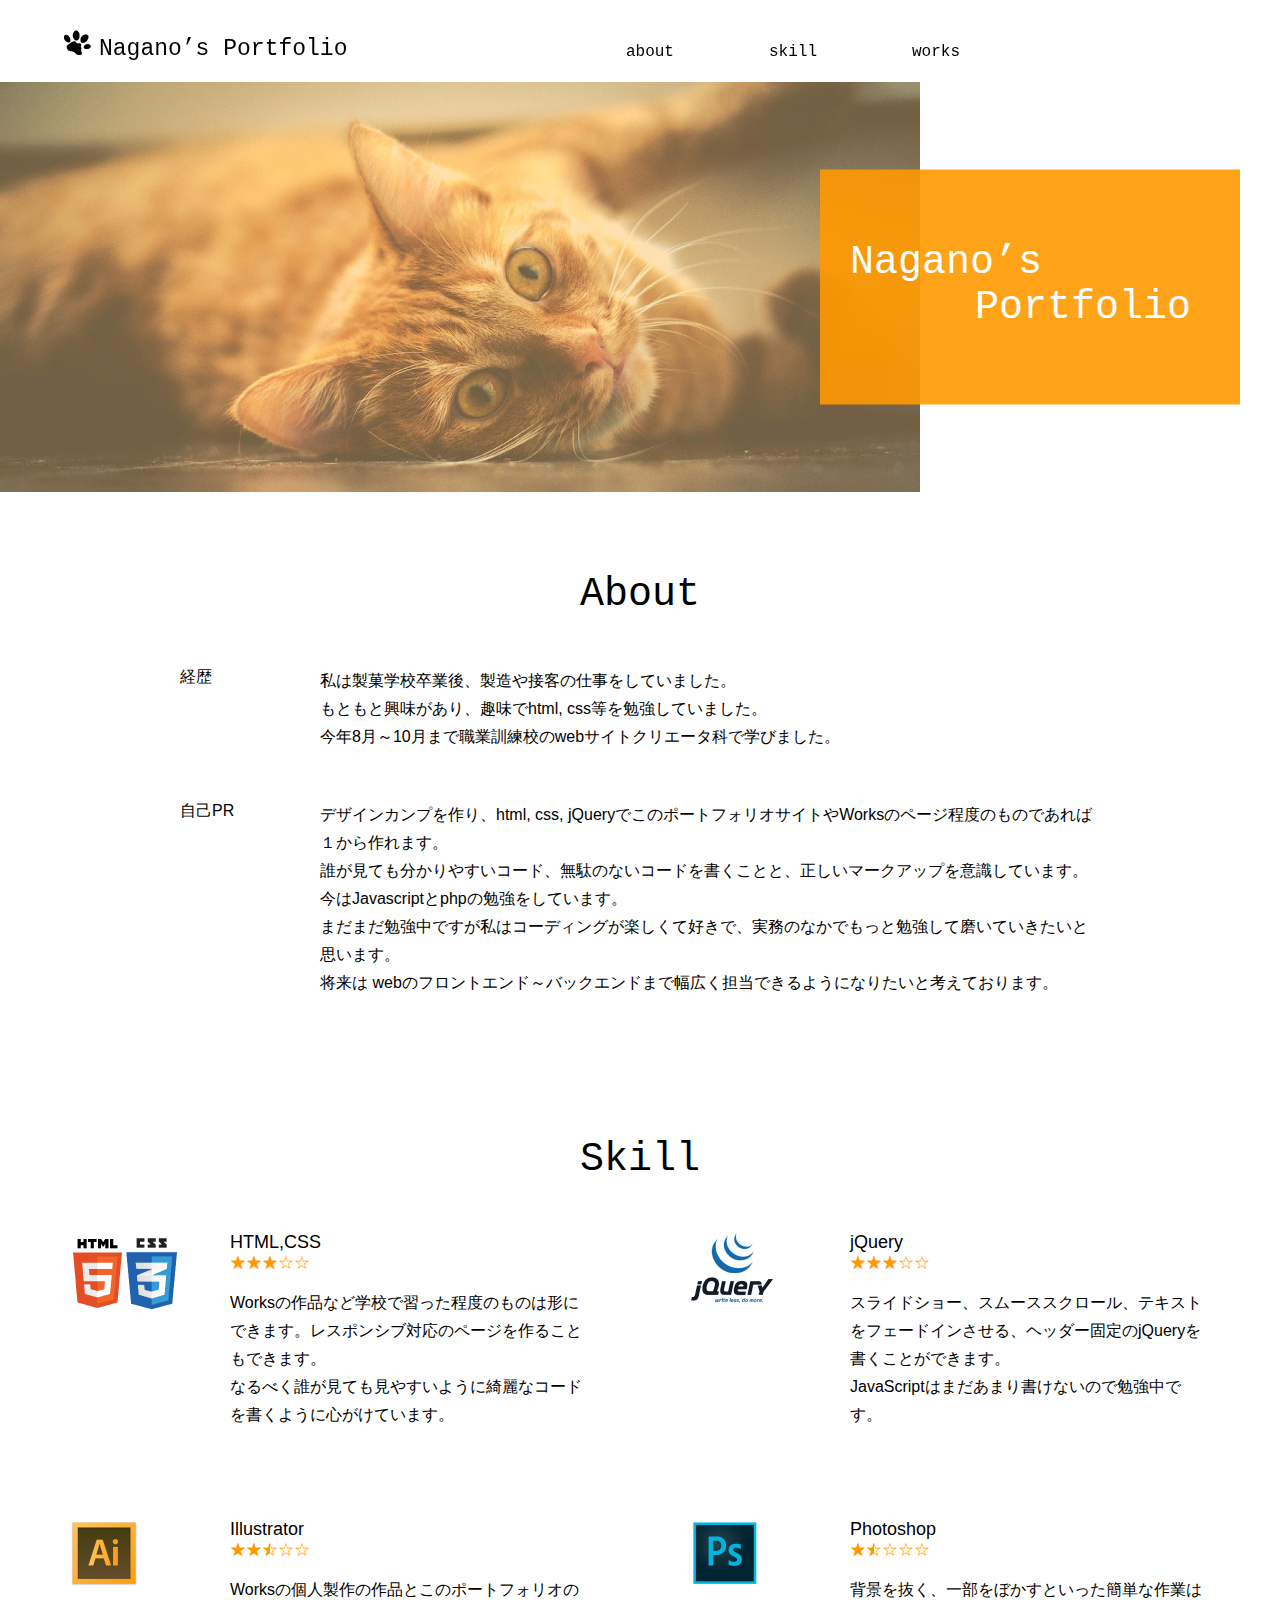
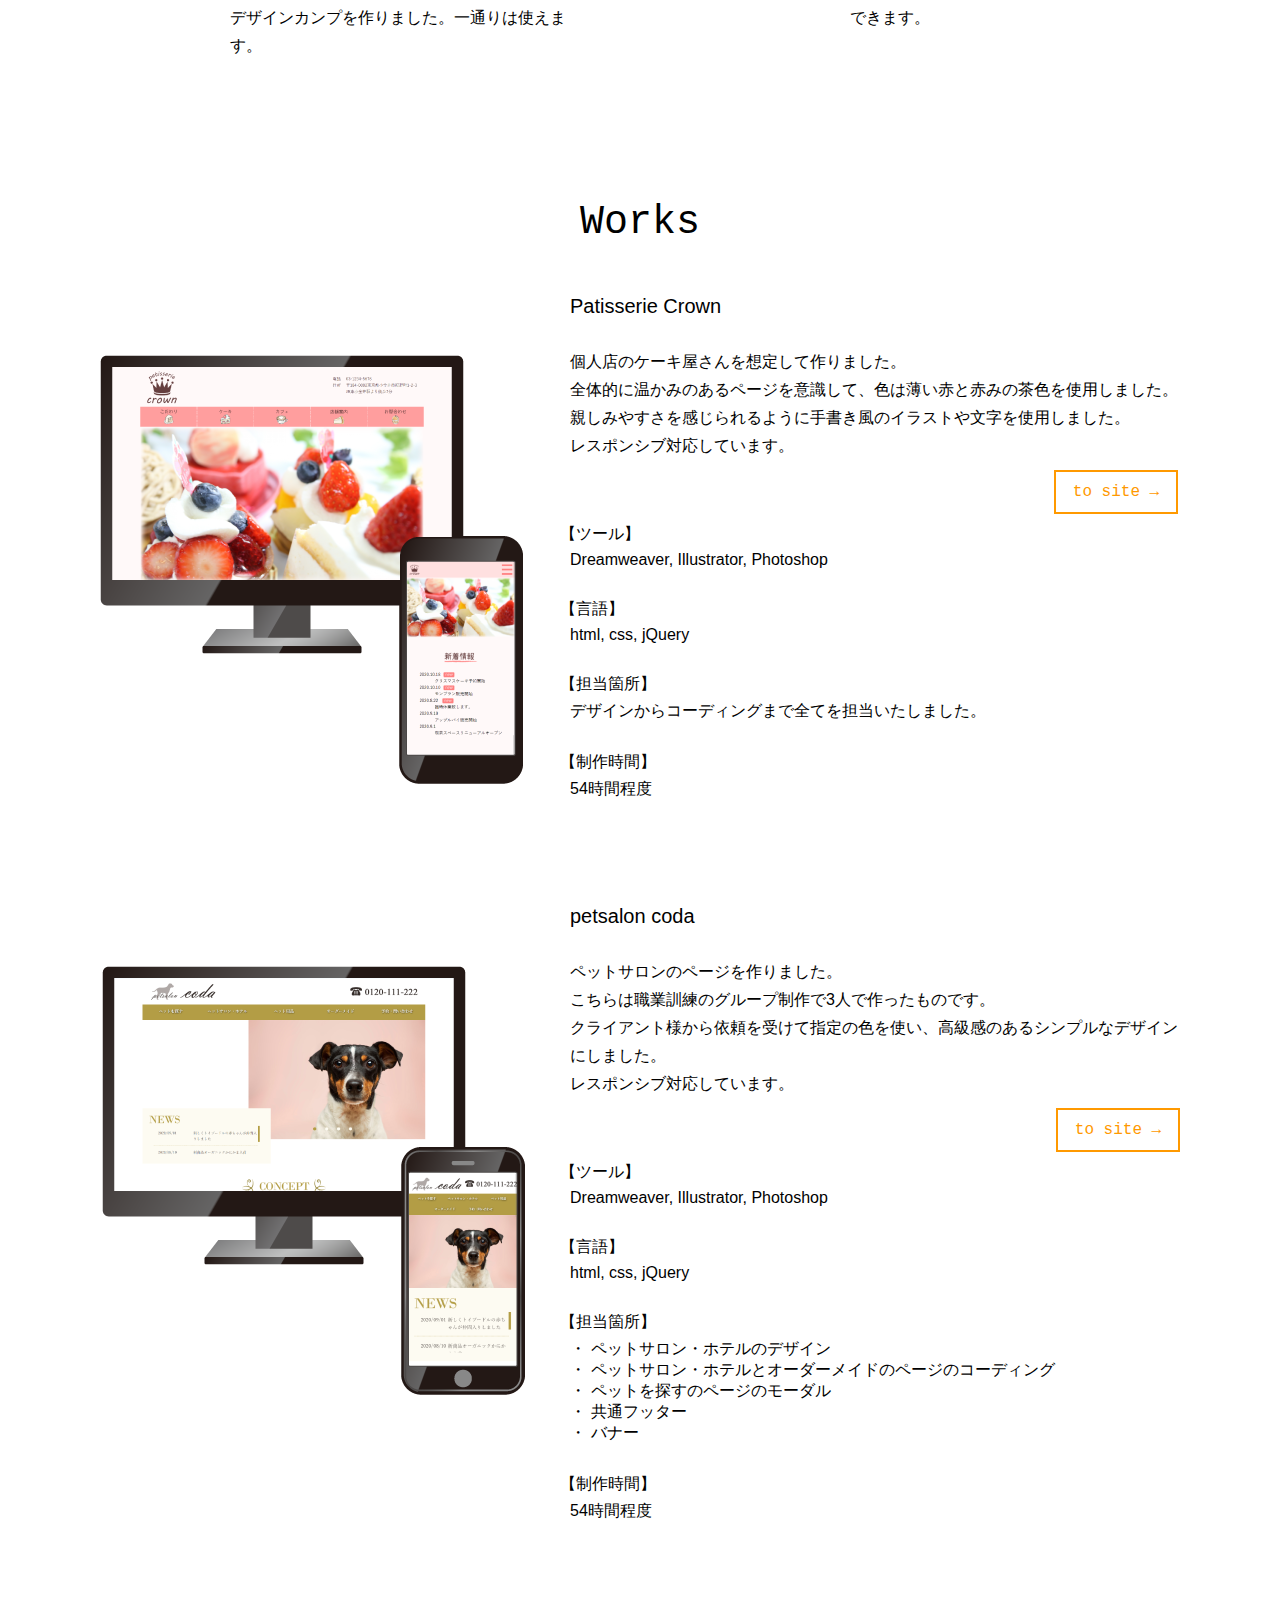
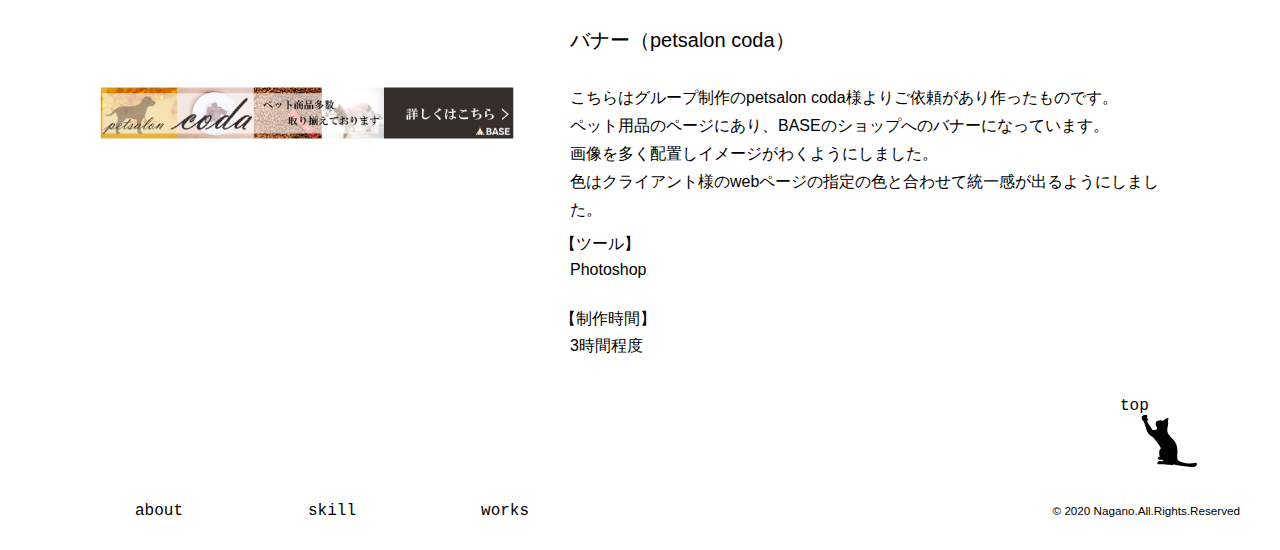
==== commit c729c65a: "Update index.html" ====
--- a/index.html
+++ b/index.html
@@ -42,7 +42,8 @@
         <dd>デザインカンプを作り、html, css, jQueryでこのポートフォリオサイトやWorksのページ程度のものであれば１から作れます。<br>
           誰が見ても分かりやすいコード、無駄のないコードを書くことと、正しいマークアップを意識しています。<br>
           今はJavascriptとphpの勉強をしています。<br>
-          コーダーを志望していますが、将来はフロントエンドエンジニアとしてバックエンドまで幅広く担当できるように勉強し続けていきたいと考えております。</dd>
+          まだまだ勉強中ですが私はコーディングが楽しくて好きで、実務のなかでもっと勉強して磨いていきたいと思います。<br>将来は
+		webのフロントエンド～バックエンドまで幅広く担当できるようになりたいと考えております。</dd>
       </dl>
     </section>
     <section id="skill">
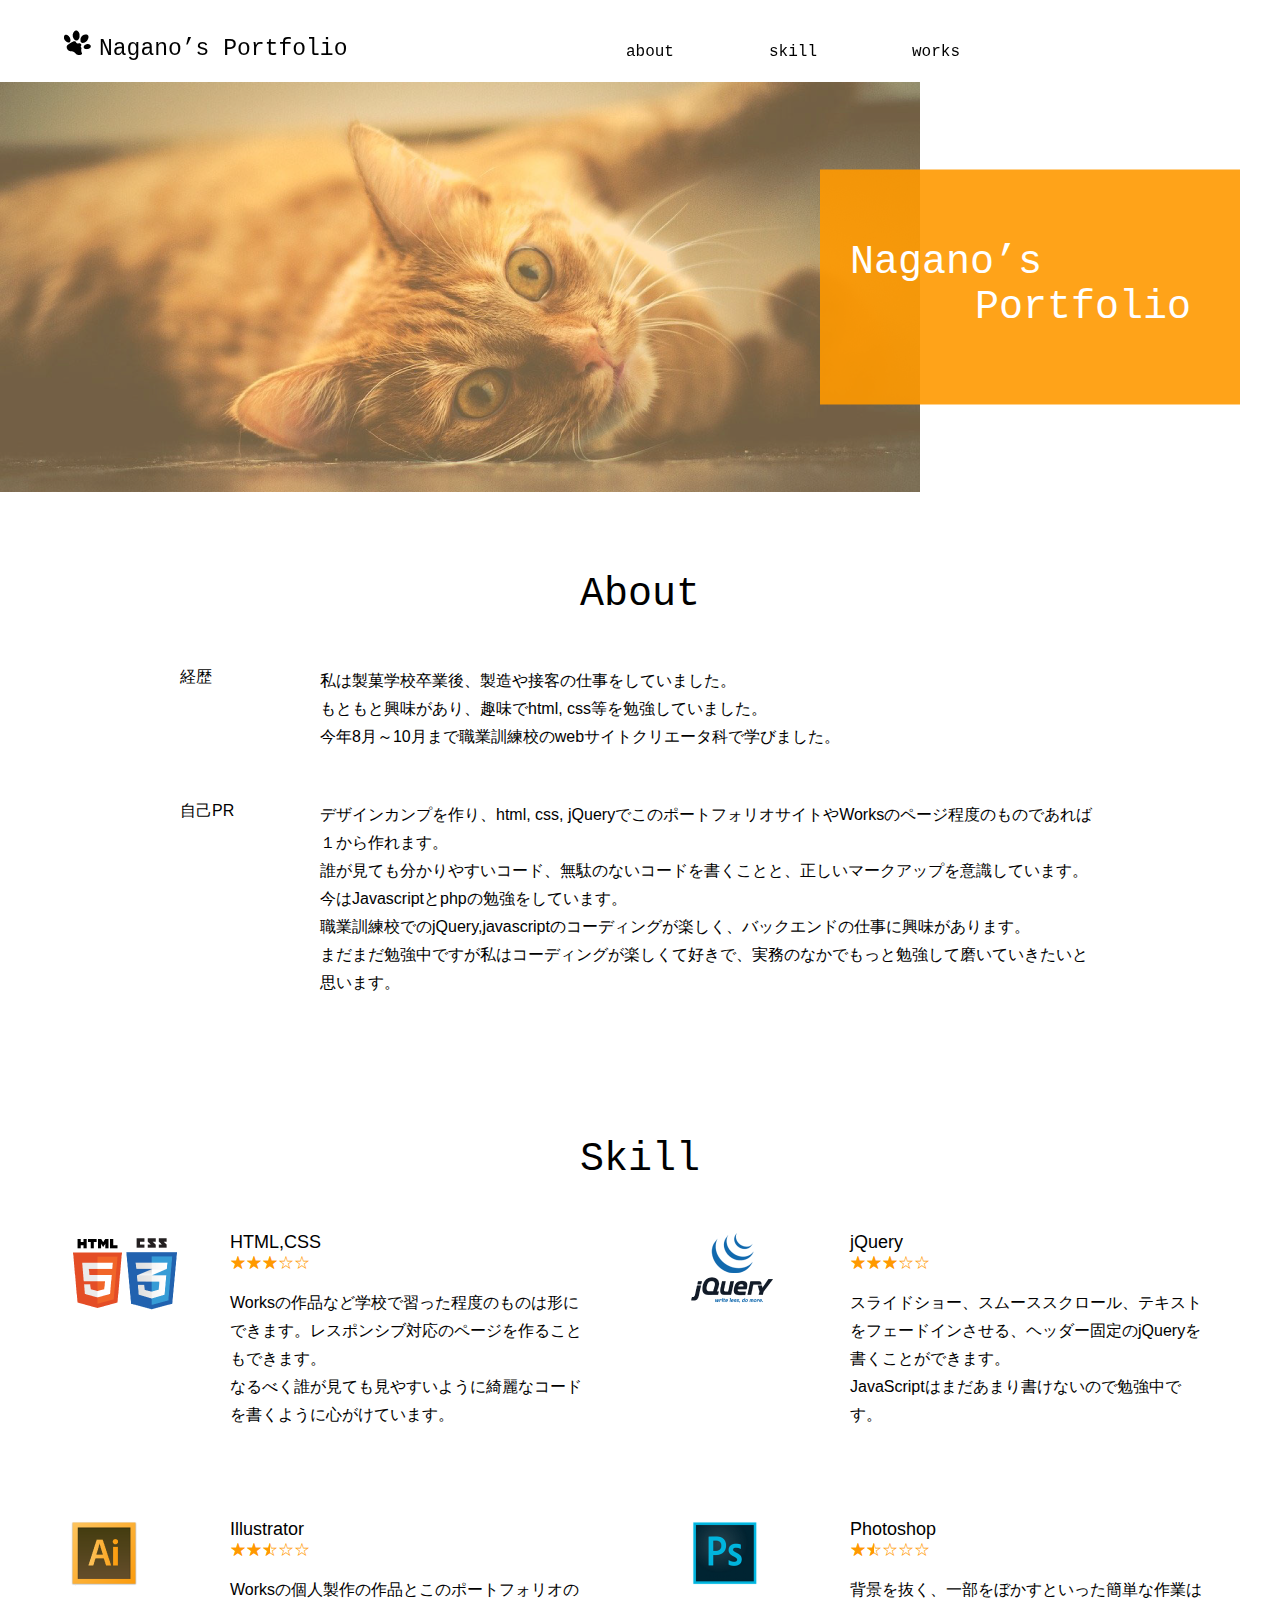
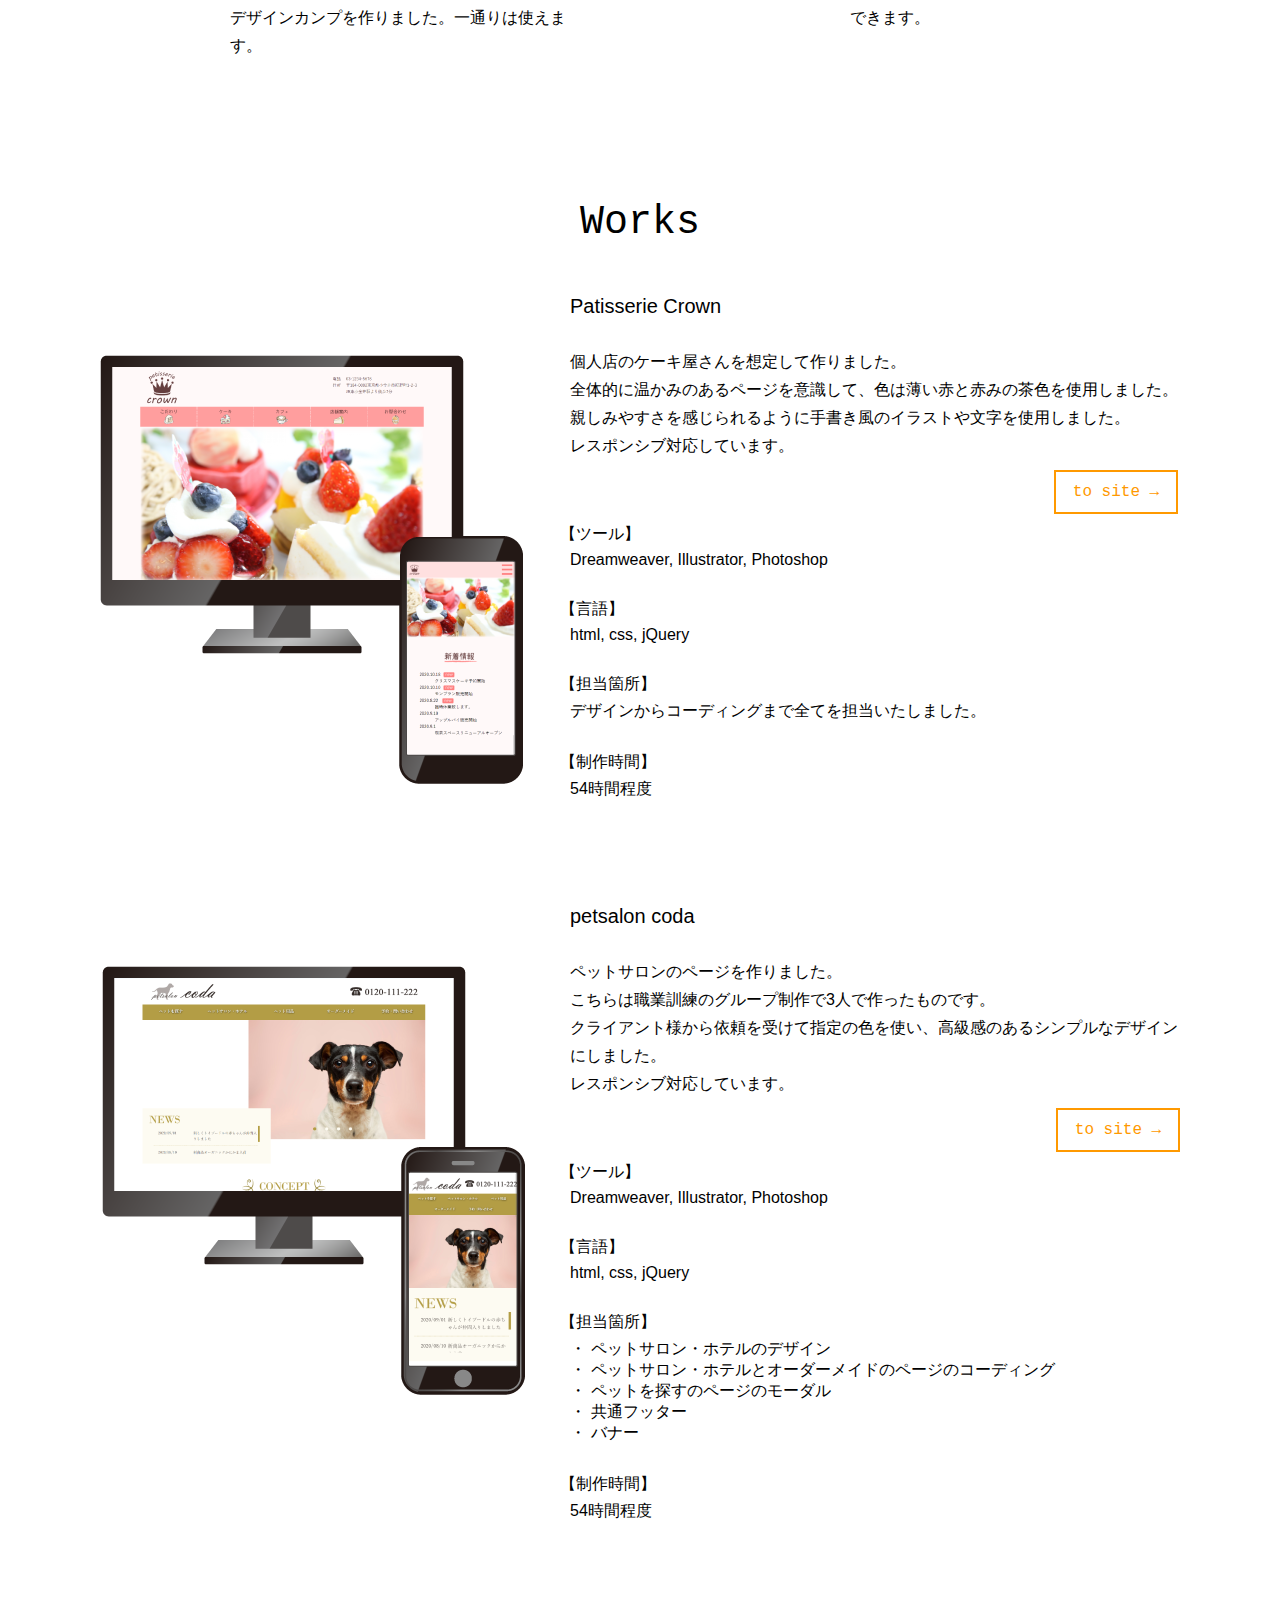
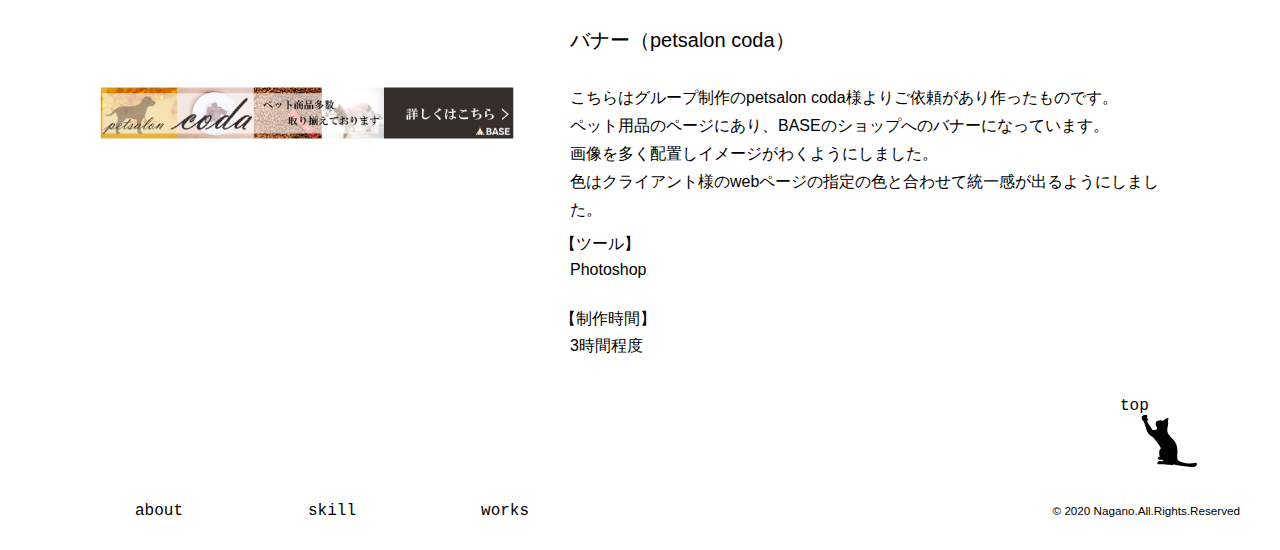
==== commit 5500002f: "Update index.html" ====
--- a/index.html
+++ b/index.html
@@ -42,8 +42,9 @@
         <dd>デザインカンプを作り、html, css, jQueryでこのポートフォリオサイトやWorksのページ程度のものであれば１から作れます。<br>
           誰が見ても分かりやすいコード、無駄のないコードを書くことと、正しいマークアップを意識しています。<br>
           今はJavascriptとphpの勉強をしています。<br>
-          まだまだ勉強中ですが私はコーディングが楽しくて好きで、実務のなかでもっと勉強して磨いていきたいと思います。<br>将来は
-		webのフロントエンド～バックエンドまで幅広く担当できるようになりたいと考えております。</dd>
+		職業訓練校でのjQuery,javascriptのコーディングが楽しく、バックエンドの仕事に興味があります。<br>
+          まだまだ勉強中ですが私はコーディングが楽しくて好きで、実務のなかでもっと勉強して磨いていきたいと思います。
+		</dd>
       </dl>
     </section>
     <section id="skill">
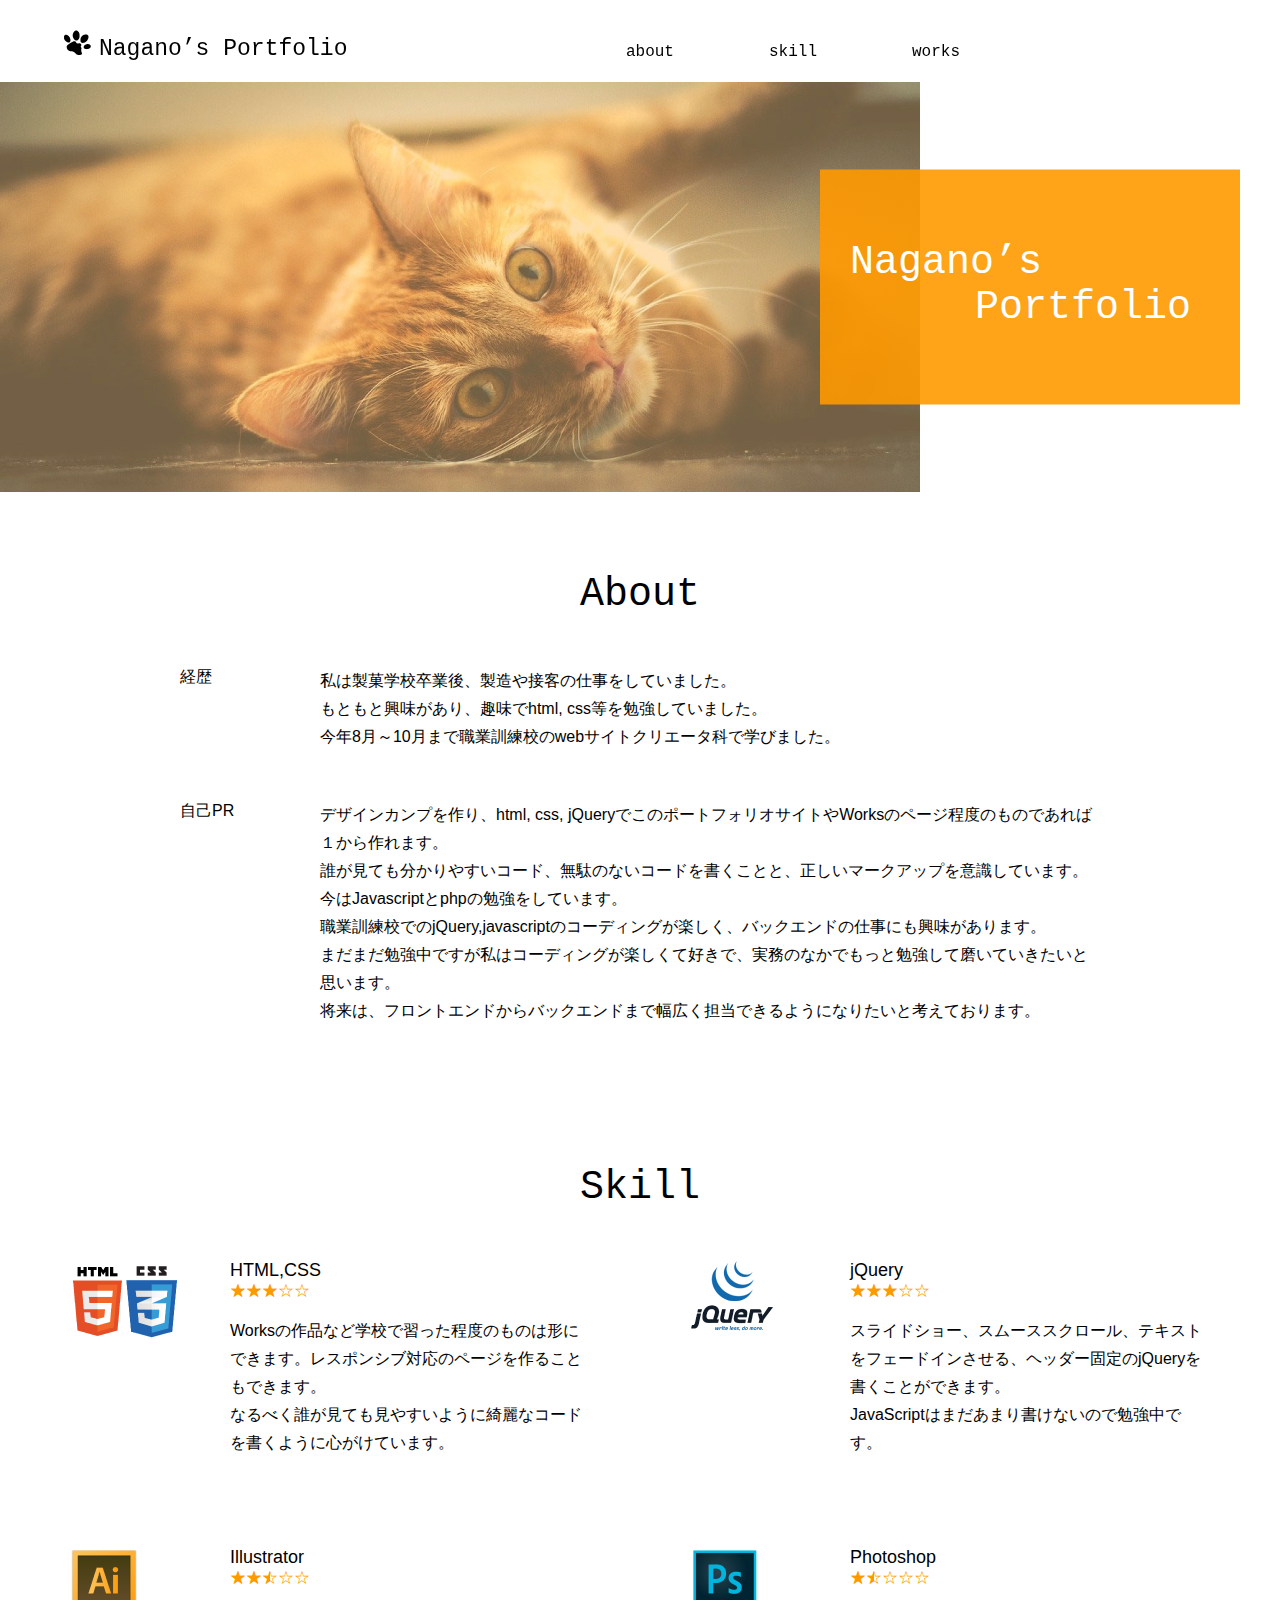
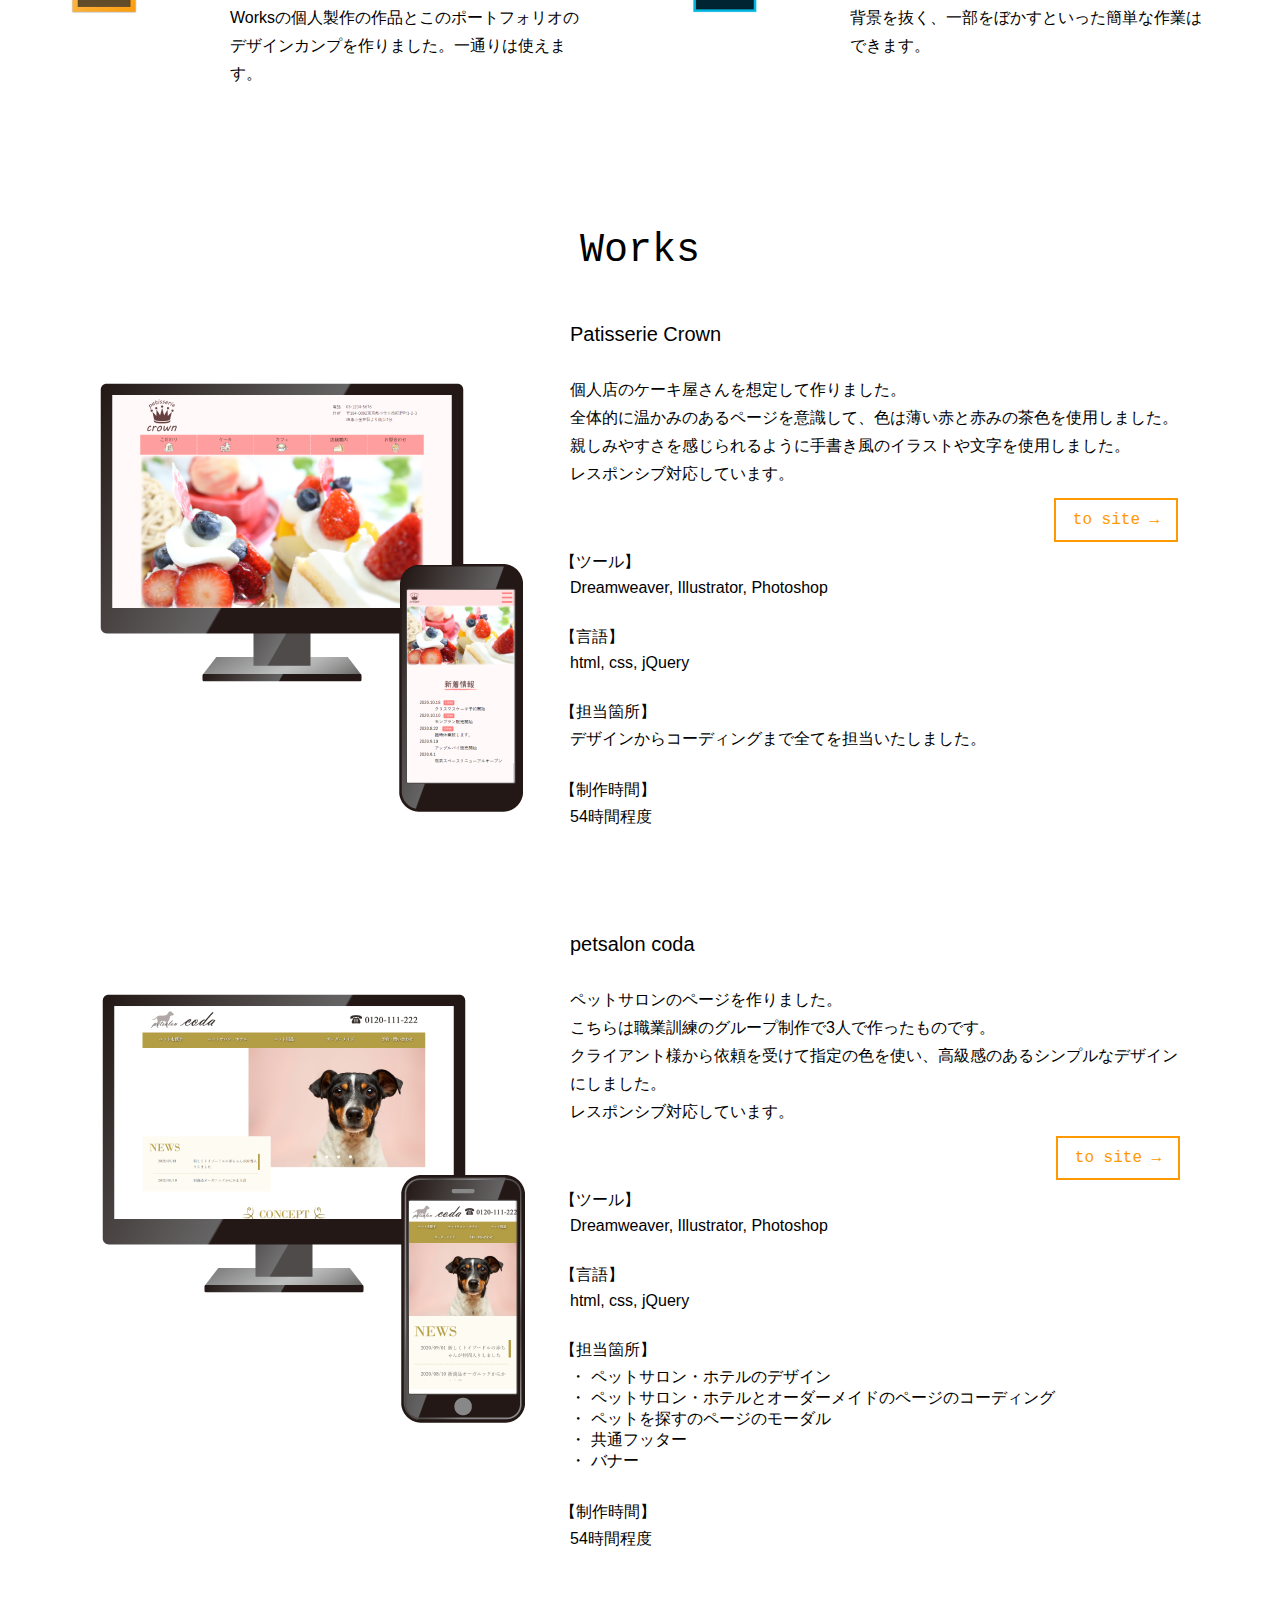
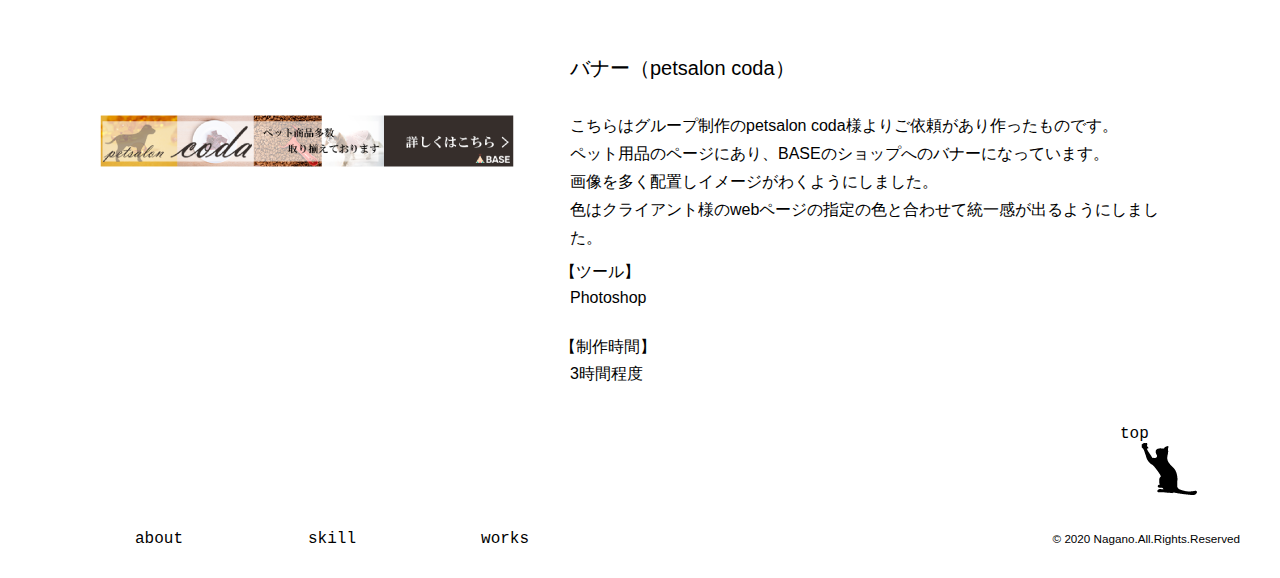
==== commit 9172307b: "Update index.html" ====
--- a/index.html
+++ b/index.html
@@ -42,8 +42,10 @@
         <dd>デザインカンプを作り、html, css, jQueryでこのポートフォリオサイトやWorksのページ程度のものであれば１から作れます。<br>
           誰が見ても分かりやすいコード、無駄のないコードを書くことと、正しいマークアップを意識しています。<br>
           今はJavascriptとphpの勉強をしています。<br>
-		職業訓練校でのjQuery,javascriptのコーディングが楽しく、バックエンドの仕事に興味があります。<br>
-          まだまだ勉強中ですが私はコーディングが楽しくて好きで、実務のなかでもっと勉強して磨いていきたいと思います。
+		職業訓練校でのjQuery,javascriptのコーディングが楽しく、バックエンドの仕事にも興味があります。<br>
+          まだまだ勉強中ですが私はコーディングが楽しくて好きで、実務のなかでもっと勉強して磨いていきたいと思います。<br>
+		将来は、フロントエンドからバックエンドまで幅広く担当できるようになりたいと考えております。
+		
 		</dd>
       </dl>
     </section>
